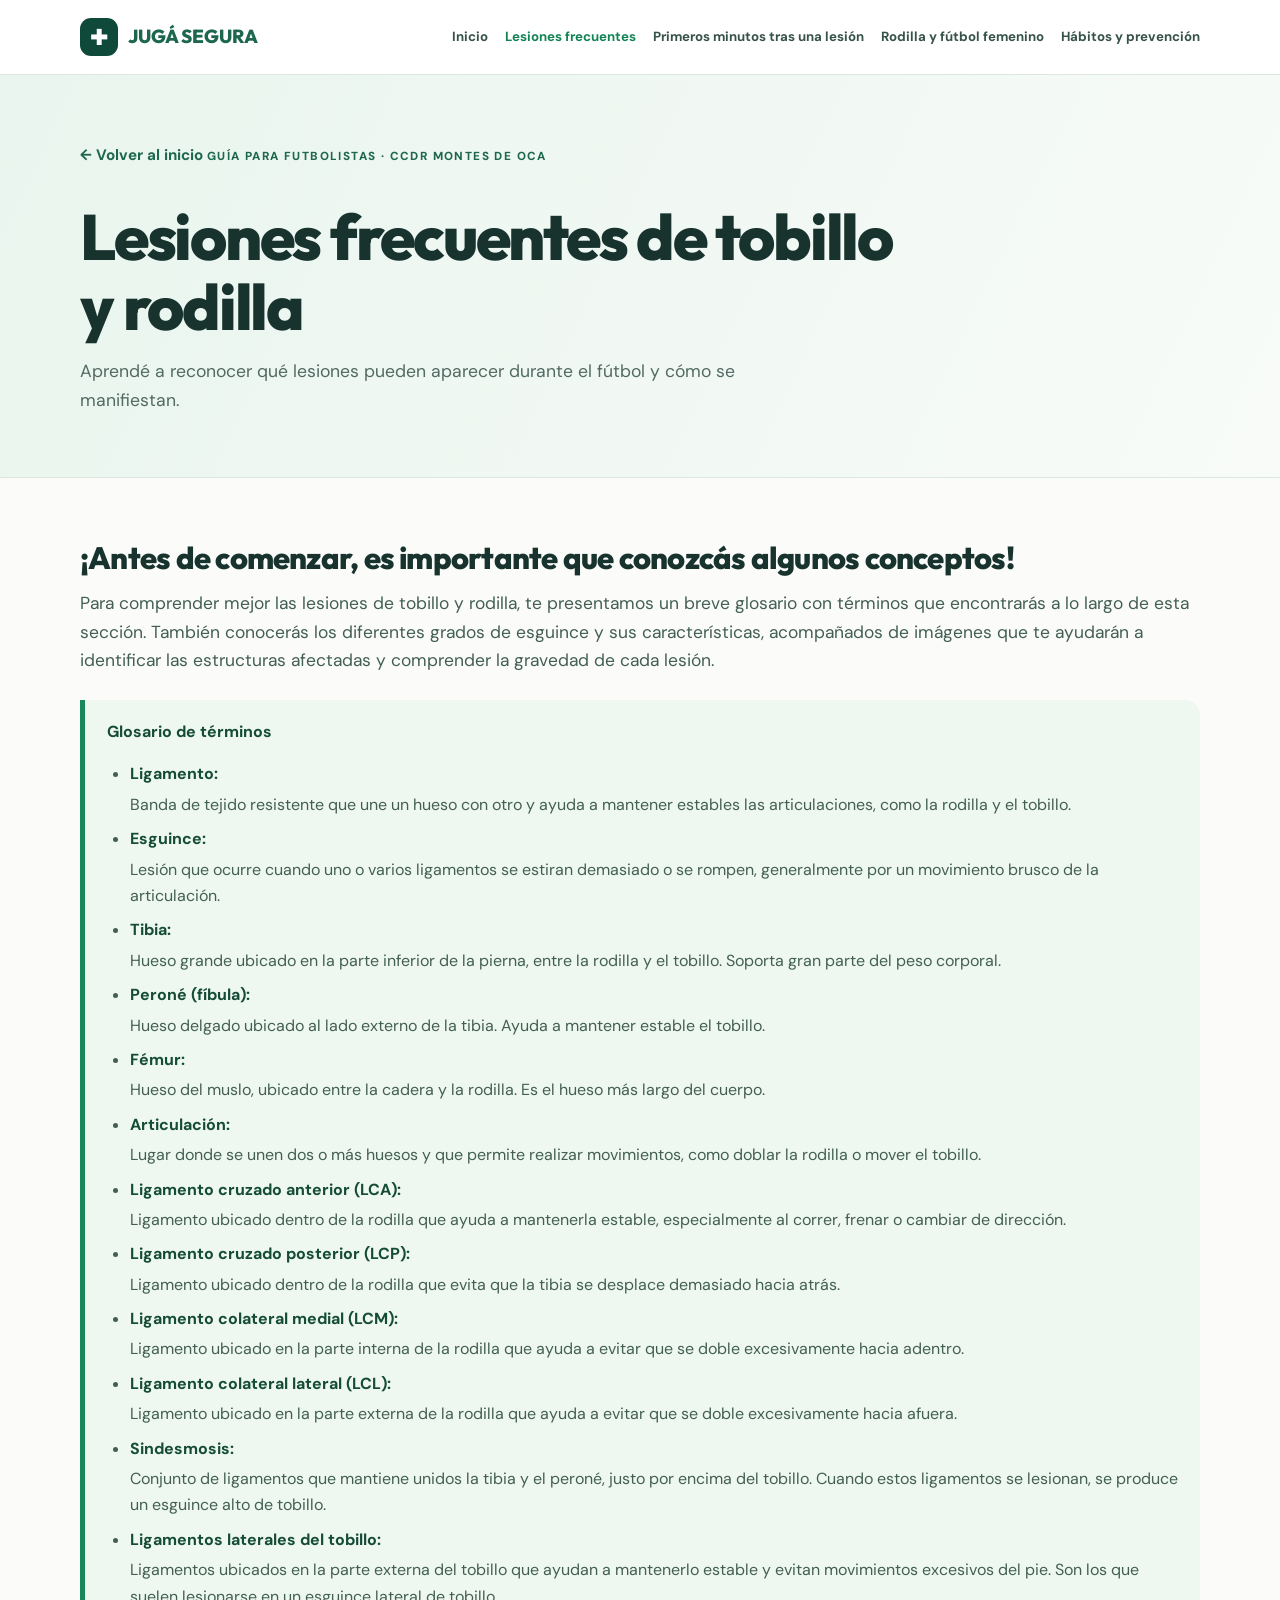
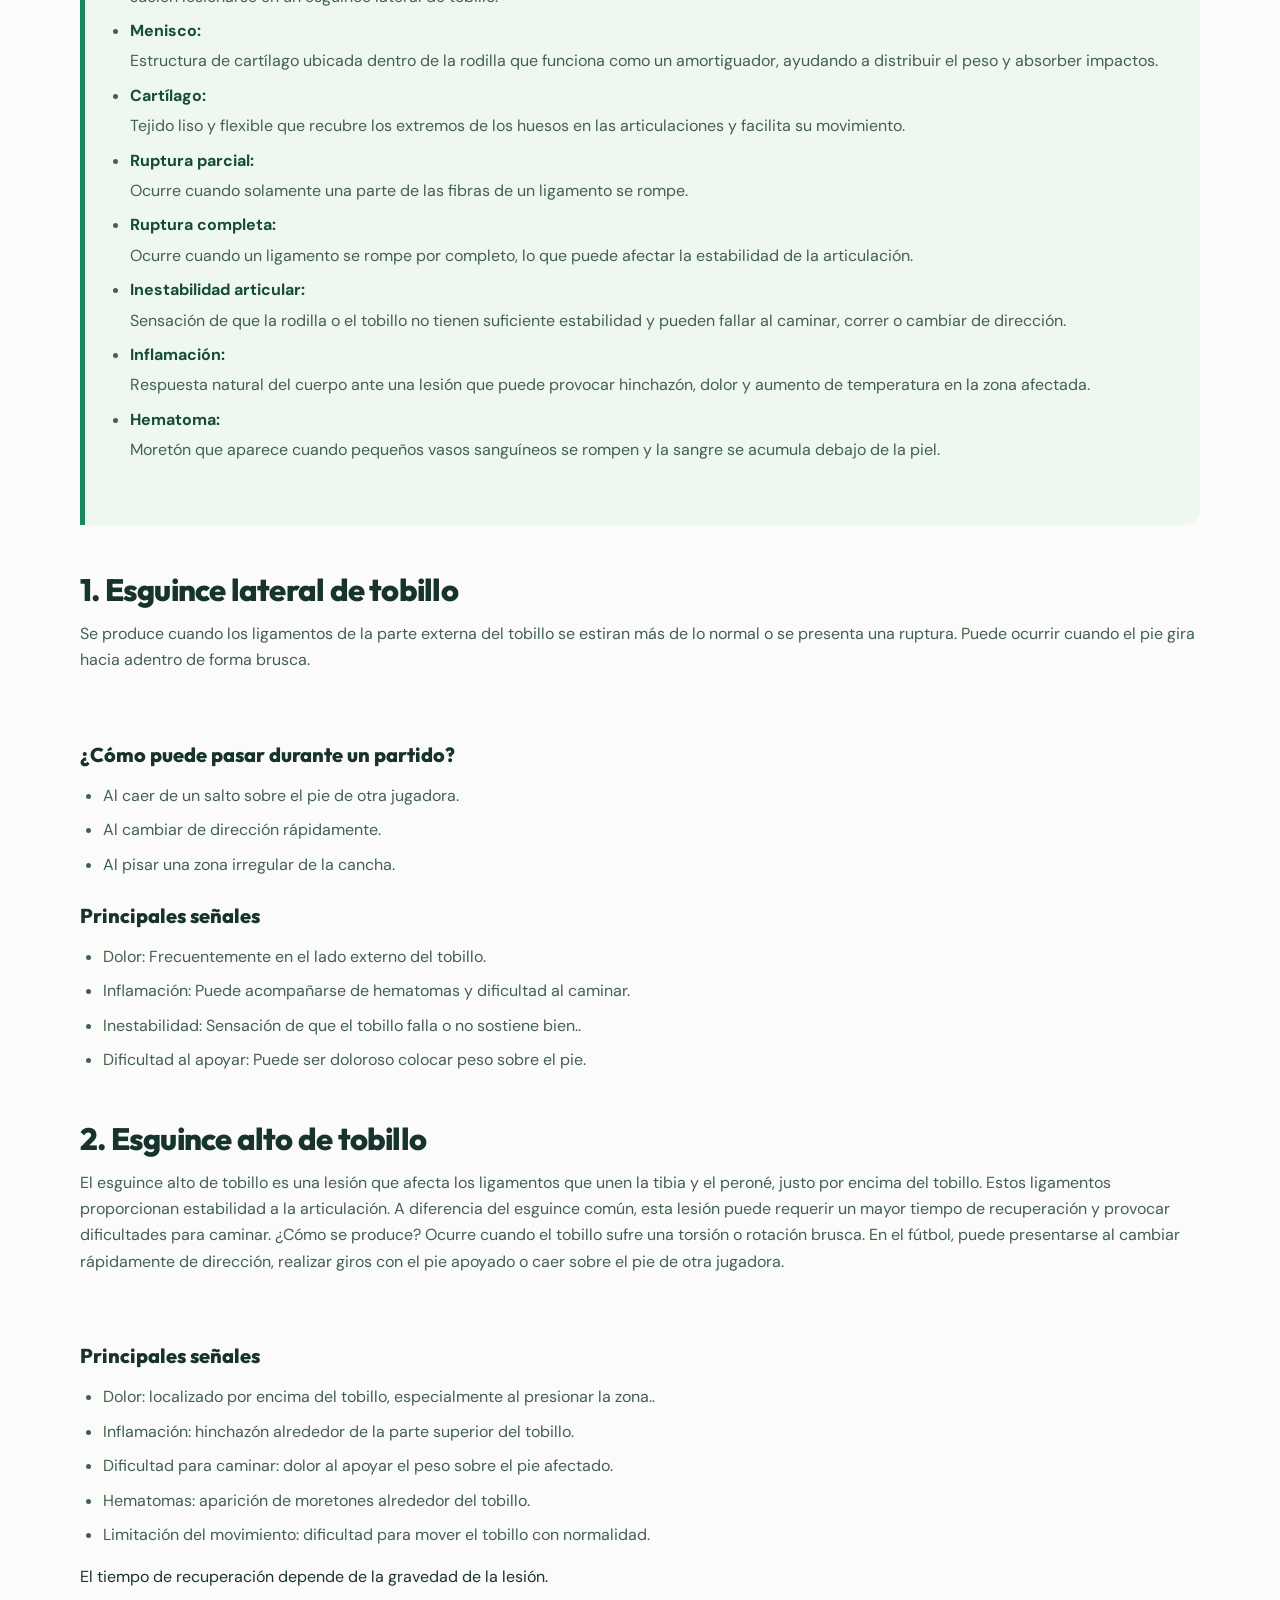
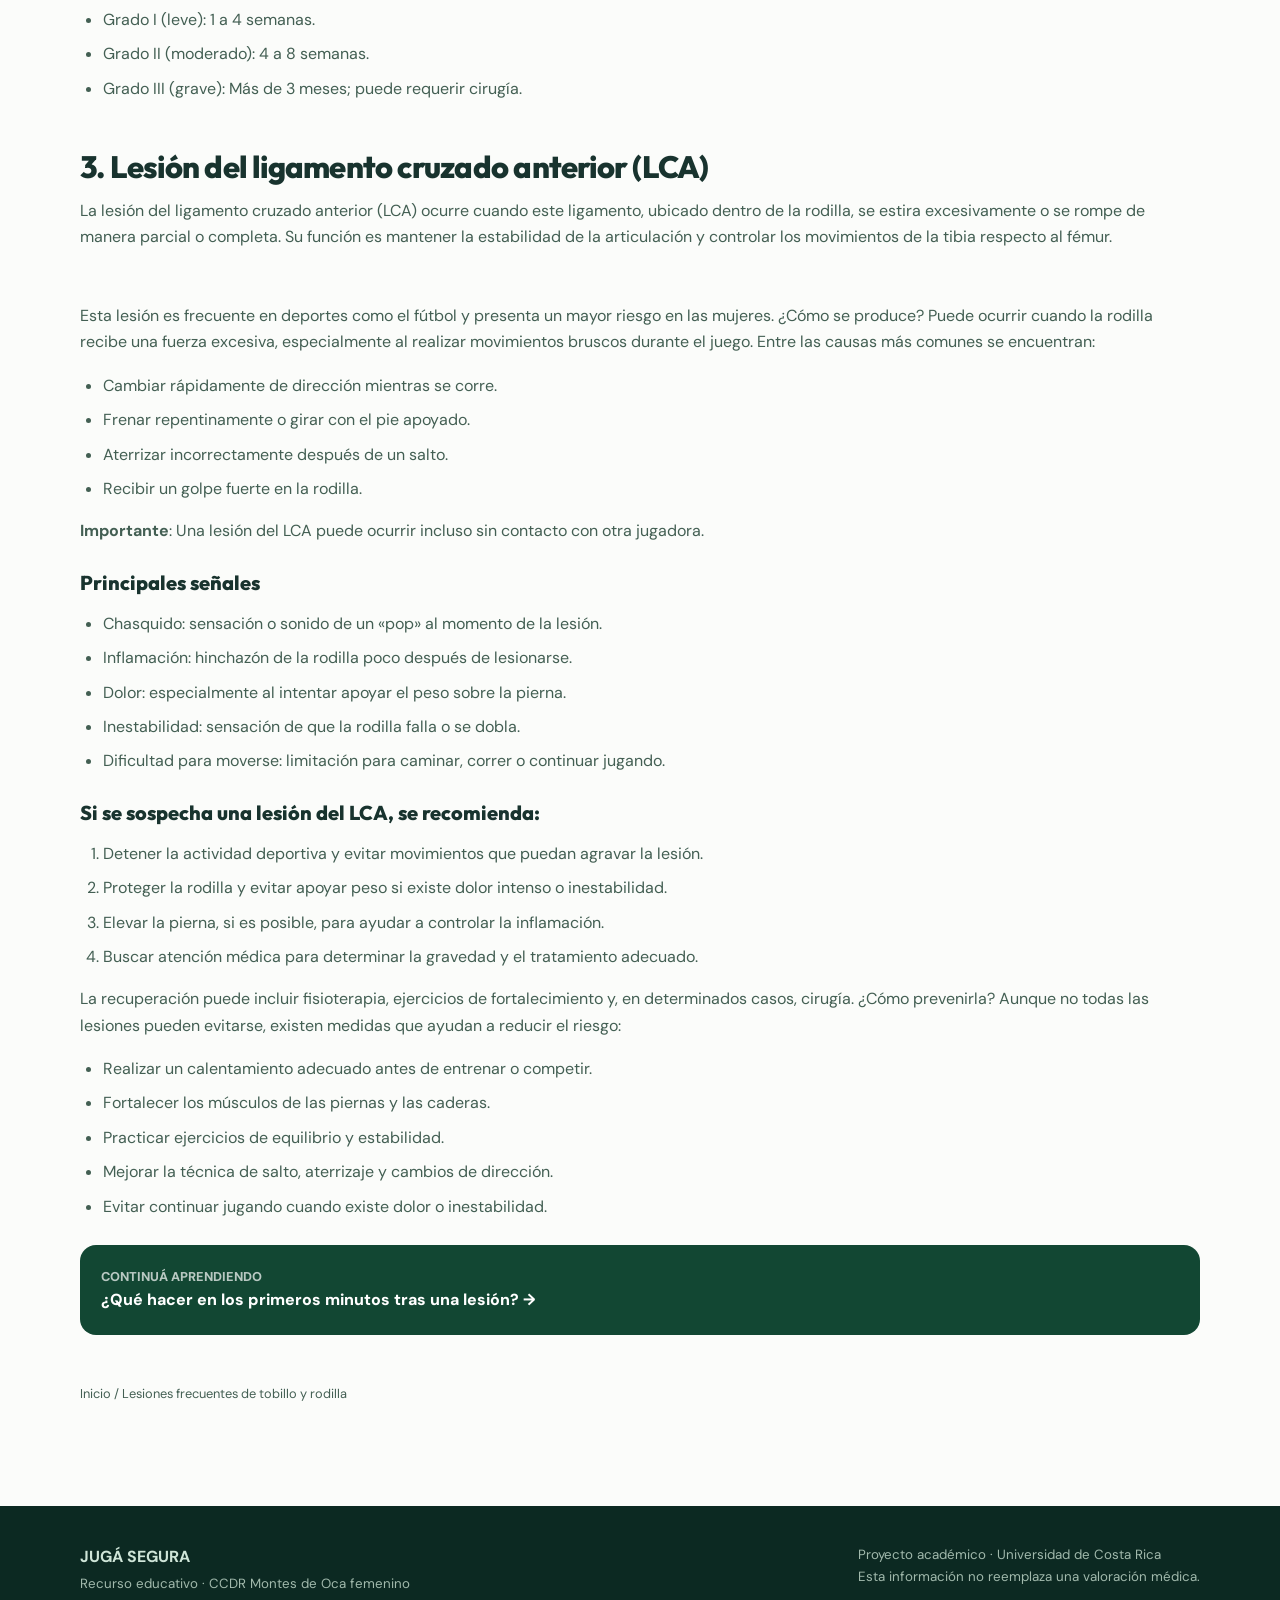
==== lesiones.html @ 9235ee90 "Add files via upload" ====
<!doctype html>
<html lang="es">
  <head>
    <meta charset="UTF-8" />
    <meta name="viewport" content="width=device-width,initial-scale=1" />
    <meta
      name="description"
      content="Aprendé a reconocer qué lesiones pueden aparecer durante el fútbol y cómo se manifiestan."
    />
    <title>Lesiones frecuentes de tobillo y rodilla | Jugá Segura</title>
    <link rel="stylesheet" href="styles.css" />
  </head>
  <body>
    <header class="site-header">
      <div class="shell topbar">
        <a class="logo" href="index.html"
          ><span class="logo-mark">✚</span><span>JUGÁ <span>SEGURA</span></span></a
        >
        <nav aria-label="Navegación principal" class="desktop-nav">
          <a href="index.html">Inicio</a
          ><a class="active" href="lesiones.html">Lesiones frecuentes</a
          ><a class="" href="primeros-auxilios.html">Primeros minutos tras una lesión</a
          ><a class="" href="riesgo-rodilla.html">Rodilla y fútbol femenino</a
          ><a class="" href="prevencion.html">Hábitos y prevención</a
          ><!-- TALLER OCULTO: <a class="" href="vendajes.html">Taller de vendajes</a> -->
        </nav>
      </div>
      <nav aria-label="Menú móvil" class="shell menu-links">
        <a href="index.html">Inicio</a><a href="lesiones.html">Lesiones frecuentes</a
        ><a href="primeros-auxilios.html">Primeros minutos tras una lesión</a
        ><a href="riesgo-rodilla.html">Rodilla y fútbol femenino</a
        ><a href="prevencion.html">Hábitos y prevención</a
        ><!-- TALLER OCULTO: <a href="vendajes.html">Taller de vendajes</a> -->
      </nav>
    </header>
    <section class="page-hero">
      <div class="shell">
        <a class="back-home" href="index.html">← Volver al inicio</a>
        <div class="eyebrow dark">GUÍA PARA FUTBOLISTAS · CCDR MONTES DE OCA</div>
        <h1>Lesiones frecuentes de tobillo y rodilla</h1>
        <p>
          Aprendé a reconocer qué lesiones pueden aparecer durante el fútbol y cómo se manifiestan.
        </p>
      </div>
    </section>
    <main class="shell page-body">
      <article class="article">
          <section class="content-section" id="intro">
            <h2>¡Antes de comenzar, es importante que conozcás algunos conceptos!</h2>
            <p class="lead">
              Para comprender mejor las lesiones de tobillo y rodilla, te presentamos un breve glosario con términos que encontrarás a 
              lo largo de esta sección. También conocerás los diferentes grados de esguince y sus características, acompañados de imágenes que te ayudarán a identificar las estructuras afectadas y comprender la gravedad de cada lesión.
            </p>
            <div class="callout">
              <strong>Glosario de términos</strong>
              <ul>
                <li><strong>Ligamento:</strong> Banda de tejido resistente que une un hueso con otro y ayuda a mantener estables las articulaciones, como la rodilla y el tobillo.</li>
                <li><strong>Esguince:</strong> Lesión que ocurre cuando uno o varios ligamentos se estiran demasiado o se rompen, generalmente por un movimiento brusco de la articulación.</li>
                <li><strong>Tibia:</strong> Hueso grande ubicado en la parte inferior de la pierna, entre la rodilla y el tobillo. Soporta gran parte del peso corporal.</li>
                <li><strong>Peroné (fíbula):</strong> Hueso delgado ubicado al lado externo de la tibia. Ayuda a mantener estable el tobillo.</li>
                <li><strong>Fémur:</strong> Hueso del muslo, ubicado entre la cadera y la rodilla. Es el hueso más largo del cuerpo.</li>
                <li><strong>Articulación:</strong> Lugar donde se unen dos o más huesos y que permite realizar movimientos, como doblar la rodilla o mover el tobillo.</li>
                <li><strong>Ligamento cruzado anterior (LCA):</strong> Ligamento ubicado dentro de la rodilla que ayuda a mantenerla estable, especialmente al correr, frenar o cambiar de dirección.</li>
                <li><strong>Ligamento cruzado posterior (LCP):</strong> Ligamento ubicado dentro de la rodilla que evita que la tibia se desplace demasiado hacia atrás.</li>
                <li><strong>Ligamento colateral medial (LCM):</strong> Ligamento ubicado en la parte interna de la rodilla que ayuda a evitar que se doble excesivamente hacia adentro.</li>
                <li><strong>Ligamento colateral lateral (LCL):</strong> Ligamento ubicado en la parte externa de la rodilla que ayuda a evitar que se doble excesivamente hacia afuera.</li>
                <li><strong>Sindesmosis:</strong> Conjunto de ligamentos que mantiene unidos la tibia y el peroné, justo por encima del tobillo. Cuando estos ligamentos se lesionan, se produce un esguince alto de tobillo.</li>
                <li><strong>Ligamentos laterales del tobillo:</strong> Ligamentos ubicados en la parte externa del tobillo que ayudan a mantenerlo estable y evitan movimientos excesivos del pie. Son los que suelen lesionarse en un esguince lateral de tobillo.</li>
                <li><strong>Menisco:</strong> Estructura de cartílago ubicada dentro de la rodilla que funciona como un amortiguador, ayudando a distribuir el peso y absorber impactos.</li>
                <li><strong>Cartílago:</strong> Tejido liso y flexible que recubre los extremos de los huesos en las articulaciones y facilita su movimiento.</li>
                <li><strong>Ruptura parcial:</strong> Ocurre cuando solamente una parte de las fibras de un ligamento se rompe.</li>
                <li><strong>Ruptura completa:</strong> Ocurre cuando un ligamento se rompe por completo, lo que puede afectar la estabilidad de la articulación.</li>
                <li><strong>Inestabilidad articular:</strong> Sensación de que la rodilla o el tobillo no tienen suficiente estabilidad y pueden fallar al caminar, correr o cambiar de dirección.</li>
                <li><strong>Inflamación:</strong> Respuesta natural del cuerpo ante una lesión que puede provocar hinchazón, dolor y aumento de temperatura en la zona afectada.</li>
                <li><strong>Hematoma:</strong> Moretón que aparece cuando pequeños vasos sanguíneos se rompen y la sangre se acumula debajo de la piel.</li>
              </ul>
              <img src="images/grado.jpg" alt="" class="emoji" aria-hidden="true" />
              <img src="images/tabla.jpg" alt="" class="emoji" aria-hidden="true" />
              
            </div>
          </section>
          <section class="content-section" id="esguince">
            <h2>1. Esguince lateral de tobillo</h2>
            <p>
              Se produce cuando los ligamentos de la parte externa del tobillo se estiran más de lo
              normal o se presenta una ruptura. Puede ocurrir cuando el pie gira hacia adentro de forma brusca.
            </p>
            <img src="images/esguinceL.jpg" alt="" class="emoji" aria-hidden="true" />
            <h3>¿Cómo puede pasar durante un partido?</h3>
            <ul>
              <li>Al caer de un salto sobre el pie de otra jugadora.</li>
              <li>Al cambiar de dirección rápidamente.</li>
              <li>Al pisar una zona irregular de la cancha.</li>
            </ul>



            <h3>Principales señales</h3>
            
              <ul>
                <li>Dolor: Frecuentemente en el lado externo del tobillo.</li>

              
                <li>Inflamación: Puede acompañarse de hematomas y dificultad al caminar.</li>
               

                <li>Inestabilidad: Sensación de que el tobillo falla o no sostiene bien..</li>


                <li>Dificultad al apoyar: Puede ser doloroso colocar peso sobre el pie.</li>


             </ul>
                
              
          </section>
          <section class="content-section" id="sindesmosis">
            <h2>2. Esguince alto de tobillo</h2>
            <p>
              El esguince alto de tobillo es una lesión que afecta los ligamentos que unen la tibia y el peroné, justo por encima del tobillo. Estos ligamentos proporcionan estabilidad a la articulación. A diferencia del esguince común, esta lesión puede requerir un mayor tiempo de recuperación y provocar dificultades para caminar.
¿Cómo se produce?
Ocurre cuando el tobillo sufre una torsión o rotación brusca. En el fútbol, puede presentarse al cambiar rápidamente de dirección, realizar giros con el pie apoyado o caer sobre el pie de otra jugadora.

<p> </p>
 <img src="images/esguinceA.jpg" alt="" class="emoji" aria-hidden="true" />
<h3>Principales señales</h3>
           
<ul>
<li>Dolor: localizado por encima del tobillo, especialmente al presionar la zona..</li>
<li>Inflamación: hinchazón alrededor de la parte superior del tobillo.</li>
<li>Dificultad para caminar: dolor al apoyar el peso sobre el pie afectado.</li>
<li>Hematomas: aparición de moretones alrededor del tobillo.</li>
<li>Limitación del movimiento: dificultad para mover el tobillo con normalidad.</li>
</ul>
              El tiempo de recuperación depende de la gravedad de la lesión.

              <ul>
                <li>Grado I (leve): 1 a 4 semanas.</li>
                <li>Grado II (moderado): 4 a 8 semanas.</li>
                <li>Grado III (grave): Más de 3 meses; puede requerir cirugía.</li>
              </ul>

          </section>
          <section class="content-section" id="lca">
            <h2>3. Lesión del ligamento cruzado anterior (LCA)</h2>
            <p>
             
La lesión del ligamento cruzado anterior (LCA) ocurre cuando este ligamento, 
ubicado dentro de la rodilla, se estira excesivamente o se rompe de manera parcial o completa. 
Su función es mantener la estabilidad de la articulación y controlar los movimientos de la tibia respecto al fémur.
             
            </p>
            <img src="images/esguinceC.jpg" alt="" class="emoji" aria-hidden="true" />
            <P>Esta lesión es frecuente en deportes como el fútbol y presenta un mayor riesgo en las mujeres.
¿Cómo se produce?
Puede ocurrir cuando la rodilla recibe una fuerza excesiva, especialmente al realizar movimientos bruscos durante el juego. Entre las causas más comunes se encuentran:</P>

            
            <ul>
              <li>Cambiar rápidamente de dirección mientras se corre.</li>
              <li>Frenar repentinamente o girar con el pie apoyado.</li>
              <li>Aterrizar incorrectamente después de un salto.</li>
              <li>Recibir un golpe fuerte en la rodilla.</li>
            </ul>
            <p><strong>Importante</strong>: Una lesión del LCA puede ocurrir incluso sin contacto con otra jugadora.
            
</p>

            <h3>Principales señales</h3>
            
<ul>
              <li>Chasquido: sensación o sonido de un «pop» al momento de la lesión.</li>
              <li>Inflamación: hinchazón de la rodilla poco después de lesionarse.</li>
              <li>Dolor: especialmente al intentar apoyar el peso sobre la pierna.</li>
              <li>Inestabilidad: sensación de que la rodilla falla o se dobla.</li>
              <li>Dificultad para moverse: limitación para caminar, correr o continuar jugando.</li>
            </ul>

<h3>Si se sospecha una lesión del LCA, se recomienda:</h3>

            <ol>
              <li>Detener la actividad deportiva y evitar movimientos que puedan agravar la lesión.</li>
              <li>Proteger la rodilla y evitar apoyar peso si existe dolor intenso o inestabilidad.</li>
              <li>Elevar la pierna, si es posible, para ayudar a controlar la inflamación.</li>
              <li>Buscar atención médica para determinar la gravedad y el tratamiento adecuado.</li>
            </ol>

            <p>La recuperación puede incluir fisioterapia, ejercicios de fortalecimiento y, en determinados casos, cirugía.
¿Cómo prevenirla?
Aunque no todas las lesiones pueden evitarse, existen medidas que ayudan a reducir el riesgo:</p>

            <ul>
              <li>Realizar un calentamiento adecuado antes de entrenar o competir.</li>
              <li>Fortalecer los músculos de las piernas y las caderas.</li>
              <li>Practicar ejercicios de equilibrio y estabilidad.</li>
              <li>Mejorar la técnica de salto, aterrizaje y cambios de dirección.</li>
              <li>Evitar continuar jugando cuando existe dolor o inestabilidad.</li>
            </ul>

            
          
        

            
            <a class="next-link" href="primeros-auxilios.html"
              ><span>CONTINUÁ APRENDIENDO</span>¿Qué hacer en los primeros minutos tras una lesión?
              →</a
            >
          </section>
          <p class="site-map">
            <a href="index.html">Inicio</a> / Lesiones frecuentes de tobillo y rodilla
          </p>
        </article>
    </main>
    <footer class="footer">
      <div class="shell footer-grid">
        <div>
          <strong>JUGÁ SEGURA</strong><br /><small
            >Recurso educativo · CCDR Montes de Oca femenino</small
          >
        </div>
        <small
          >Proyecto académico · Universidad de Costa Rica<br />Esta información no reemplaza una
          valoración médica.</small
        >
      </div>
    </footer>
  </body>
</html>
---- styles.css ----
@import url("https://fonts.googleapis.com/css2?family=DM+Sans:wght@400;500;600;700&family=Outfit:wght@400;500;600;700;800&display=swap");
:root {
  --ink: #18332e;
  --muted: #526a63;
  --green: #1d674f;
  --green2: #0f493a;
  --mint: #ddf5e7;
  --sand: #f5f8f4;
  --line: #dce8df;
  --white: #fff;
  --warning: #fff3db;
}
* {
  box-sizing: border-box;
}
html {
  scroll-behavior: smooth;
}
body {
  margin: 0;
  font-family: "DM Sans", Arial, sans-serif;
  color: var(--ink);
  background: #fbfcfa;
  line-height: 1.65;
}
a {
  color: inherit;
  text-decoration: none;
}
a:hover {
  text-decoration: none;
}
button {
  font: inherit;
}
.shell {
  width: min(1120px, calc(100% - 44px));
  margin-inline: auto;
}
.site-header {
  position: sticky;
  top: 0;
  z-index: 10;
  background: #ffffffed;
  backdrop-filter: blur(14px);
  border-bottom: 1px solid var(--line);
}
.topbar {
  min-height: 74px;
  display: flex;
  align-items: center;
  justify-content: space-between;
  gap: 22px;
}
.logo {
  display: flex;
  align-items: center;
  gap: 10px;
  font-family: Outfit, Arial, sans-serif;
  font-weight: 800;
  font-size: 1.18rem;
  white-space: nowrap;
}
.logo-mark {
  background: var(--green2);
  color: white;
  border-radius: 11px;
  display: grid;
  place-items: center;
  width: 38px;
  height: 38px;
  font-size: 1.3rem;
}
.logo span:last-child {
  color: var(--green);
}
.desktop-nav {
  display: flex;
  align-items: center;
  gap: 17px;
  font-size: 0.83rem;
  font-weight: 700;
}
.desktop-nav a {
  color: #365249;
}
.desktop-nav a:hover,
.desktop-nav a.active {
  color: #128454;
}
.menu-links {
  display: none;
}
.back-home {
  display: inline-flex;
  gap: 8px;
  align-items: center;
  font-weight: 700;
  color: var(--green);
  font-size: 0.95rem;
  margin-bottom: 22px;
}
.hero {
  min-height: 565px;
  background:
    linear-gradient(
      90deg,
      rgba(7, 31, 27, 0.94) 0%,
      rgba(8, 35, 29, 0.88) 45%,
      rgba(8, 35, 29, 0.14) 100%
    ),
    url("assets/campo.svg") center/cover;
  display: flex;
  align-items: center;
  color: white;
  overflow: hidden;
}
.hero .shell {
  padding-block: 90px;
}
.eyebrow {
  display: inline-flex;
  align-items: center;
  gap: 8px;
  letter-spacing: 0.12em;
  text-transform: uppercase;
  font-weight: 800;
  font-size: 0.73rem;
  color: #a6e4c6;
}
.hero h1 {
  font:
    800 clamp(2.9rem, 6.5vw, 5.65rem)/1.03 Outfit,
    Arial,
    sans-serif;
  letter-spacing: -0.045em;
  max-width: 720px;
  margin: 19px 0;
}
.hero h1 em {
  font-style: normal;
  color: #9be2b7;
}
.hero p {
  max-width: 570px;
  color: #deeee4;
  font-size: 1.12rem;
}
.cta {
  display: inline-flex;
  align-items: center;
  justify-content: center;
  gap: 9px;
  border-radius: 99px;
  background: #b7efc7;
  color: #123c2a;
  font-weight: 800;
  padding: 13px 23px;
  margin-top: 18px;
  transition: 0.18s;
}
.cta:hover {
  transform: translateY(-2px);
  background: #d4fbdc;
}
.cta.outline {
  background: transparent;
  border: 1px solid #9cbdab;
  color: white;
  margin-left: 10px;
}
.eyebrow.dark {
  color: var(--green);
}
.intro {
  padding: 78px 0 34px;
}
.section-heading {
  max-width: 730px;
  margin-bottom: 32px;
}
.section-heading h2,
.content-section h2 {
  font:
    800 clamp(1.8rem, 3.3vw, 2.55rem)/1.13 Outfit,
    Arial,
    sans-serif;
  letter-spacing: -0.025em;
  margin: 11px 0 13px;
}
.section-heading p {
  font-size: 1.07rem;
  color: var(--muted);
}
.intro-panel {
  display: grid;
  grid-template-columns: 1.25fr 0.75fr;
  gap: 35px;
  align-items: center;
  background: #e7f4eb;
  border-radius: 24px;
  padding: 36px;
}
.intro-panel h2 {
  font: 800 1.75rem Outfit;
  margin: 0 0 12px;
}
.intro-panel p {
  margin: 0;
  color: #466156;
}
.panel-chip {
  background: #fff;
  border-radius: 17px;
  padding: 20px;
  box-shadow: 0 10px 25px #123c2a10;
}
.panel-chip strong {
  display: block;
  color: var(--green);
  font: 800 1.2rem Outfit;
}
.panel-chip span {
  display: block;
  font-size: 0.9rem;
}
.topics {
  padding: 70px 0 90px;
}
.card-grid {
  display: grid;
  grid-template-columns: repeat(3, 1fr);
  gap: 20px;
}
.topic-card {
  display: flex;
  flex-direction: column;
  gap: 12px;
  border: 1px solid var(--line);
  background: #fff;
  padding: 26px;
  border-radius: 22px;
  min-height: 270px;
  box-shadow: 0 7px 28px #123a2410;
  transition: 0.2s;
}
.topic-card:hover {
  transform: translateY(-5px);
  border-color: #94cfaa;
  box-shadow: 0 16px 33px #123a241b;
}
.topic-card .number {
  font: 0.8rem Outfit;
  font-weight: 700;
  color: #659b7c;
}
.topic-card .emoji {
  font-size: 2rem;
  background: #e5f5e9;
  width: 60px;
  height: 60px;
  display: grid;
  place-items: center;
  border-radius: 17px;
}
.topic-card h3 {
  font: 800 1.32rem/1.2 Outfit;
  margin: 4px 0 0;
}
.topic-card p {
  font-size: 0.93rem;
  color: var(--muted);
  margin: 0;
  flex: 1;
}
.topic-card .go {
  font-size: 0.91rem;
  color: var(--green);
  font-weight: 800;
}
.info-strip {
  background: #133e32;
  color: white;
  padding: 44px 0;
}
.info-strip .shell {
  display: flex;
  align-items: center;
  justify-content: space-between;
  gap: 25px;
}
.info-strip h2 {
  font: 800 1.8rem Outfit;
  margin: 0 0 6px;
}
.info-strip p {
  max-width: 660px;
  color: #d0e7d9;
  margin: 0;
}
.footer {
  background: #0c2922;
  color: #cfe5d8;
  padding: 38px 0;
}
.footer-grid {
  display: flex;
  justify-content: space-between;
  gap: 30px;
}
.footer small {
  color: #a1b9ac;
}
.page-hero {
  background: linear-gradient(115deg, #e9f5ee, #f8fbf8);
  border-bottom: 1px solid var(--line);
  padding: 67px 0 62px;
}
.page-hero h1 {
  font: 800 clamp(2.4rem, 5vw, 4rem)/1.1 Outfit;
  margin: 12px 0 14px;
  letter-spacing: -0.035em;
  max-width: 850px;
}
.page-hero p {
  max-width: 740px;
  color: var(--muted);
  font-size: 1.1rem;
  margin: 0;
}
.page-body {
  padding: 52px 0 85px;
}
.layout {
  display: grid;
  grid-template-columns: 235px minmax(0, 1fr);
  gap: 40px;
  align-items: start;
}
.sidebar {
  position: sticky;
  top: 105px;
  border: 1px solid var(--line);
  border-radius: 18px;
  padding: 18px;
  background: white;
}
.sidebar strong {
  display: block;
  font: 0.85rem Outfit;
  color: #759184;
  letter-spacing: 0.08em;
  text-transform: uppercase;
  padding: 8px 10px 13px;
}
.sidebar a {
  display: block;
  padding: 10px;
  border-radius: 10px;
  color: #496458;
  font-size: 0.91rem;
  font-weight: 700;
}
.sidebar a:hover {
  background: #eaf5ee;
  color: var(--green);
}
.article {
  min-width: 0;
}
.content-section {
  scroll-margin-top: 110px;
  margin-bottom: 48px;
}
.content-section h2 {
  font-size: 1.93rem;
}
.content-section h3 {
  font: 800 1.25rem Outfit;
  margin: 25px 0 9px;
}
.article p {
  color: #435f53;
  margin: 9px 0 17px;
}
.article ul,
.article ol {
  padding-left: 23px;
  color: #435f53;
}
.article li {
  margin: 8px 0;
}
.lead {
  font-size: 1.09rem;
}
.callout {
  border-left: 5px solid #1b875c;
  background: #eef8f1;
  border-radius: 0 15px 15px 0;
  padding: 19px 22px;
  margin: 25px 0;
}
.callout.warn {
  border-color: #d88c21;
  background: #fff7e8;
}
.callout strong {
  display: block;
  margin-bottom: 4px;
  color: #154c37;
}
.callout.warn strong {
  color: #895719;
}
.callout p {
  margin: 0;
}
.tiles {
  display: grid;
  grid-template-columns: repeat(2, 1fr);
  gap: 15px;
  margin: 20px 0;
}
.tile {
  background: white;
  border: 1px solid var(--line);
  border-radius: 17px;
  padding: 20px;
}
.tile .icon {
  font-size: 1.65rem;
}
.tile h3 {
  margin: 8px 0 5px;
}
.tile p {
  margin: 0;
  font-size: 0.94rem;
}
.step-list {
  list-style: none !important;
  padding: 0 !important;
  counter-reset: step;
}
.step-list li {
  counter-increment: step;
  display: grid;
  grid-template-columns: 42px 1fr;
  gap: 16px;
  padding: 13px 0;
  border-bottom: 1px solid var(--line);
}
.step-list li:before {
  content: counter(step);
  width: 38px;
  height: 38px;
  background: #def2e5;
  color: #176a4a;
  border-radius: 50%;
  display: grid;
  place-items: center;
  font-weight: 800;
}
.letters {
  display: grid;
  grid-template-columns: repeat(2, 1fr);
  gap: 13px;
  margin: 20px 0;
}
.letter {
  padding: 20px;
  border: 1px solid var(--line);
  border-radius: 15px;
  background: #fff;
}
.letter b {
  display: inline-grid;
  place-items: center;
  background: var(--green);
  color: white;
  width: 39px;
  height: 39px;
  border-radius: 12px;
  font-size: 1.2rem;
  margin-right: 8px;
}
.letter strong {
  font-size: 1.04rem;
}
.letter p {
  margin: 10px 0 0;
  font-size: 0.92rem;
}
.placeholder {
  border: 2px dashed #9abbab;
  background: #f1f8f3;
  border-radius: 20px;
  padding: 35px;
  text-align: center;
  margin: 19px 0;
}
.placeholder .play {
  font-size: 2.5rem;
  display: block;
}
.placeholder p {
  max-width: 520px;
  margin: 10px auto;
  font-size: 0.92rem;
}
.source {
  font-size: 0.85rem;
  background: #f1f6f1;
  border-radius: 15px;
  padding: 20px;
  margin-top: 22px;
}
.source a {
  text-decoration: underline;
  color: var(--green);
}
.next-link {
  display: block;
  border-radius: 16px;
  background: #124733;
  color: white;
  padding: 21px;
  margin-top: 25px;
  font-weight: 800;
}
.next-link span {
  display: block;
  font-size: 0.8rem;
  opacity: 0.7;
}
.site-map {
  font-size: 0.8rem;
  color: #789085;
  margin: 16px 0 0;
}
.video-note {
  font-weight: 700;
  color: #956c19;
}
.small {
  font-size: 0.88rem;
}
.check-list {
  list-style: none;
  padding: 0 !important;
}
.check-list li {
  padding: 10px 10px 10px 37px;
  position: relative;
  background: #f2f8f2;
  border-radius: 9px;
}
.check-list li:before {
  content: "✓";
  position: absolute;
  left: 14px;
  color: #25865c;
  font-weight: 900;
}
@media (max-width: 930px) {
  .desktop-nav {
    display: none;
  }
  .menu-links {
    display: flex;
    overflow-x: auto;
    gap: 15px;
    padding: 0 0 13px;
    font-size: 0.82rem;
    font-weight: 700;
  }
  .menu-links a {
    white-space: nowrap;
  }
  .topbar {
    min-height: 65px;
  }
  .layout {
    grid-template-columns: 1fr;
  }
  .sidebar {
    position: static;
    display: flex;
    overflow-x: auto;
    gap: 5px;
  }
  .sidebar strong {
    display: none;
  }
  .sidebar a {
    white-space: nowrap;
  }
  .hero {
    min-height: 510px;
  }
  .card-grid {
    grid-template-columns: repeat(2, 1fr);
  }
}
@media (max-width: 620px) {
  .shell {
    width: min(100% - 30px, 1120px);
  }
  .hero {
    min-height: 480px;
    background-position: 65% center;
  }
  .hero .shell {
    padding-block: 58px;
  }
  .hero h1 {
    font-size: 3rem;
  }
  .hero p {
    font-size: 1rem;
  }
  .cta.outline {
    margin: 10px 0 0;
  }
  .intro {
    padding-top: 50px;
  }
  .intro-panel {
    grid-template-columns: 1fr;
    padding: 25px;
  }
  .card-grid,
  .tiles,
  .letters {
    grid-template-columns: 1fr;
  }
  .topics {
    padding: 46px 0;
  }
  .info-strip .shell,
  .footer-grid {
    flex-direction: column;
  }
  .page-hero {
    padding: 42px 0;
  }
  .page-hero h1 {
    font-size: 2.5rem;
  }
  .page-body {
    padding-top: 27px;
  }
  .sidebar {
    padding: 10px;
  }
  .topic-card {
    min-height: 220px;
  }
}

/* Tablas de datos */
.table-wrap {
  overflow-x: auto;
  margin: 18px 0 24px;
  border: 1px solid var(--line);
  border-radius: 16px;
  background: #fff;
}
.data-table {
  width: 100%;
  border-collapse: collapse;
  font-size: 0.95rem;
}
.data-table th,
.data-table td {
  padding: 13px 18px;
  text-align: left;
  color: #435f53;
}
.data-table thead th {
  background: #e7f4eb;
  color: var(--green2);
  font: 800 0.88rem Outfit, Arial, sans-serif;
  letter-spacing: 0.04em;
  text-transform: uppercase;
}
.data-table tbody tr + tr {
  border-top: 1px solid var(--line);
}
.data-table tbody th {
  color: var(--ink);
  font-weight: 700;
  white-space: nowrap;
}

/* Imágenes de los métodos PEACE y LOVE */
.metodo-img {
  display: block;
  width: 100%;
  max-width: 720px;
  height: auto;
  margin: 20px auto 26px;
  border-radius: 16px;
  border: 1px solid var(--line);
}
@media (max-width: 930px) {
  .metodo-img {
    max-width: 560px;
  }
}
@media (max-width: 620px) {
  .metodo-img {
    max-width: 100%;
    margin: 16px 0 20px;
    border-radius: 12px;
  }
}@import url("https://fonts.googleapis.com/css2?family=DM+Sans:wght@400;500;600;700&family=Outfit:wght@400;500;600;700;800&display=swap");
:root {
  --ink: #18332e;
  --muted: #526a63;
  --green: #1d674f;
  --green2: #0f493a;
  --mint: #ddf5e7;
  --sand: #f5f8f4;
  --line: #dce8df;
  --white: #fff;
  --warning: #fff3db;
}
* {
  box-sizing: border-box;
}
html {
  scroll-behavior: smooth;
}
body {
  margin: 0;
  font-family: "DM Sans", Arial, sans-serif;
  color: var(--ink);
  background: #fbfcfa;
  line-height: 1.65;
}
a {
  color: inherit;
  text-decoration: none;
}
a:hover {
  text-decoration: none;
}
button {
  font: inherit;
}
.shell {
  width: min(1120px, calc(100% - 44px));
  margin-inline: auto;
}
.site-header {
  position: sticky;
  top: 0;
  z-index: 10;
  background: #ffffffed;
  backdrop-filter: blur(14px);
  border-bottom: 1px solid var(--line);
}
.topbar {
  min-height: 74px;
  display: flex;
  align-items: center;
  justify-content: space-between;
  gap: 22px;
}
.logo {
  display: flex;
  align-items: center;
  gap: 10px;
  font-family: Outfit, Arial, sans-serif;
  font-weight: 800;
  font-size: 1.18rem;
  white-space: nowrap;
}
.logo-mark {
  background: var(--green2);
  color: white;
  border-radius: 11px;
  display: grid;
  place-items: center;
  width: 38px;
  height: 38px;
  font-size: 1.3rem;
}
.logo span:last-child {
  color: var(--green);
}
.desktop-nav {
  display: flex;
  align-items: center;
  gap: 17px;
  font-size: 0.83rem;
  font-weight: 700;
}
.desktop-nav a {
  color: #365249;
}
.desktop-nav a:hover,
.desktop-nav a.active {
  color: #128454;
}
.menu-links {
  display: none;
}
.back-home {
  display: inline-flex;
  gap: 8px;
  align-items: center;
  font-weight: 700;
  color: var(--green);
  font-size: 0.95rem;
  margin-bottom: 22px;
}
.hero {
  min-height: 565px;
  background:
    linear-gradient(
      90deg,
      rgba(7, 31, 27, 0.94) 0%,
      rgba(8, 35, 29, 0.88) 45%,
      rgba(8, 35, 29, 0.14) 100%
    ),
    url("assets/campo.svg") center/cover;
  display: flex;
  align-items: center;
  color: white;
  overflow: hidden;
}
.hero .shell {
  padding-block: 90px;
}
.eyebrow {
  display: inline-flex;
  align-items: center;
  gap: 8px;
  letter-spacing: 0.12em;
  text-transform: uppercase;
  font-weight: 800;
  font-size: 0.73rem;
  color: #a6e4c6;
}
.hero h1 {
  font:
    800 clamp(2.9rem, 6.5vw, 5.65rem)/1.03 Outfit,
    Arial,
    sans-serif;
  letter-spacing: -0.045em;
  max-width: 720px;
  margin: 19px 0;
}
.hero h1 em {
  font-style: normal;
  color: #9be2b7;
}
.hero p {
  max-width: 570px;
  color: #deeee4;
  font-size: 1.12rem;
}
.cta {
  display: inline-flex;
  align-items: center;
  justify-content: center;
  gap: 9px;
  border-radius: 99px;
  background: #b7efc7;
  color: #123c2a;
  font-weight: 800;
  padding: 13px 23px;
  margin-top: 18px;
  transition: 0.18s;
}
.cta:hover {
  transform: translateY(-2px);
  background: #d4fbdc;
}
.cta.outline {
  background: transparent;
  border: 1px solid #9cbdab;
  color: white;
  margin-left: 10px;
}
.eyebrow.dark {
  color: var(--green);
}
.intro {
  padding: 78px 0 34px;
}
.section-heading {
  max-width: 730px;
  margin-bottom: 32px;
}
.section-heading h2,
.content-section h2 {
  font:
    800 clamp(1.8rem, 3.3vw, 2.55rem)/1.13 Outfit,
    Arial,
    sans-serif;
  letter-spacing: -0.025em;
  margin: 11px 0 13px;
}
.section-heading p {
  font-size: 1.07rem;
  color: var(--muted);
}
.intro-panel {
  display: grid;
  grid-template-columns: 1.25fr 0.75fr;
  gap: 35px;
  align-items: center;
  background: #e7f4eb;
  border-radius: 24px;
  padding: 36px;
}
.intro-panel h2 {
  font: 800 1.75rem Outfit;
  margin: 0 0 12px;
}
.intro-panel p {
  margin: 0;
  color: #466156;
}
.panel-chip {
  background: #fff;
  border-radius: 17px;
  padding: 20px;
  box-shadow: 0 10px 25px #123c2a10;
}
.panel-chip strong {
  display: block;
  color: var(--green);
  font: 800 1.2rem Outfit;
}
.panel-chip span {
  display: block;
  font-size: 0.9rem;
}
.topics {
  padding: 70px 0 90px;
}
.card-grid {
  display: grid;
  grid-template-columns: repeat(3, 1fr);
  gap: 20px;
}
.topic-card {
  display: flex;
  flex-direction: column;
  gap: 12px;
  border: 1px solid var(--line);
  background: #fff;
  padding: 26px;
  border-radius: 22px;
  min-height: 270px;
  box-shadow: 0 7px 28px #123a2410;
  transition: 0.2s;
}
.topic-card:hover {
  transform: translateY(-5px);
  border-color: #94cfaa;
  box-shadow: 0 16px 33px #123a241b;
}
.topic-card .number {
  font: 0.8rem Outfit;
  font-weight: 700;
  color: #659b7c;
}
.topic-card .emoji {
  font-size: 2rem;
  background: #e5f5e9;
  width: 60px;
  height: 60px;
  display: grid;
  place-items: center;
  border-radius: 17px;
}
.topic-card h3 {
  font: 800 1.32rem/1.2 Outfit;
  margin: 4px 0 0;
}
.topic-card p {
  font-size: 0.93rem;
  color: var(--muted);
  margin: 0;
  flex: 1;
}
.topic-card .go {
  font-size: 0.91rem;
  color: var(--green);
  font-weight: 800;
}
.info-strip {
  background: #133e32;
  color: white;
  padding: 44px 0;
}
.info-strip .shell {
  display: flex;
  align-items: center;
  justify-content: space-between;
  gap: 25px;
}
.info-strip h2 {
  font: 800 1.8rem Outfit;
  margin: 0 0 6px;
}
.info-strip p {
  max-width: 660px;
  color: #d0e7d9;
  margin: 0;
}
.footer {
  background: #0c2922;
  color: #cfe5d8;
  padding: 38px 0;
}
.footer-grid {
  display: flex;
  justify-content: space-between;
  gap: 30px;
}
.footer small {
  color: #a1b9ac;
}
.page-hero {
  background: linear-gradient(115deg, #e9f5ee, #f8fbf8);
  border-bottom: 1px solid var(--line);
  padding: 67px 0 62px;
}
.page-hero h1 {
  font: 800 clamp(2.4rem, 5vw, 4rem)/1.1 Outfit;
  margin: 12px 0 14px;
  letter-spacing: -0.035em;
  max-width: 850px;
}
.page-hero p {
  max-width: 740px;
  color: var(--muted);
  font-size: 1.1rem;
  margin: 0;
}
.page-body {
  padding: 52px 0 85px;
}
.layout {
  display: grid;
  grid-template-columns: 235px minmax(0, 1fr);
  gap: 40px;
  align-items: start;
}
.sidebar {
  position: sticky;
  top: 105px;
  border: 1px solid var(--line);
  border-radius: 18px;
  padding: 18px;
  background: white;
}
.sidebar strong {
  display: block;
  font: 0.85rem Outfit;
  color: #759184;
  letter-spacing: 0.08em;
  text-transform: uppercase;
  padding: 8px 10px 13px;
}
.sidebar a {
  display: block;
  padding: 10px;
  border-radius: 10px;
  color: #496458;
  font-size: 0.91rem;
  font-weight: 700;
}
.sidebar a:hover {
  background: #eaf5ee;
  color: var(--green);
}
.article {
  min-width: 0;
}
.content-section {
  scroll-margin-top: 110px;
  margin-bottom: 48px;
}
.content-section h2 {
  font-size: 1.93rem;
}
.content-section h3 {
  font: 800 1.25rem Outfit;
  margin: 25px 0 9px;
}
.article p {
  color: #435f53;
  margin: 9px 0 17px;
}
.article ul,
.article ol {
  padding-left: 23px;
  color: #435f53;
}
.article li {
  margin: 8px 0;
}
.lead {
  font-size: 1.09rem;
}
.callout {
  border-left: 5px solid #1b875c;
  background: #eef8f1;
  border-radius: 0 15px 15px 0;
  padding: 19px 22px;
  margin: 25px 0;
}
.callout.warn {
  border-color: #d88c21;
  background: #fff7e8;
}
.callout strong {
  display: block;
  margin-bottom: 4px;
  color: #154c37;
}
.callout.warn strong {
  color: #895719;
}
.callout p {
  margin: 0;
}
.tiles {
  display: grid;
  grid-template-columns: repeat(2, 1fr);
  gap: 15px;
  margin: 20px 0;
}
.tile {
  background: white;
  border: 1px solid var(--line);
  border-radius: 17px;
  padding: 20px;
}
.tile .icon {
  font-size: 1.65rem;
}
.tile h3 {
  margin: 8px 0 5px;
}
.tile p {
  margin: 0;
  font-size: 0.94rem;
}
.step-list {
  list-style: none !important;
  padding: 0 !important;
  counter-reset: step;
}
.step-list li {
  counter-increment: step;
  display: grid;
  grid-template-columns: 42px 1fr;
  gap: 16px;
  padding: 13px 0;
  border-bottom: 1px solid var(--line);
}
.step-list li:before {
  content: counter(step);
  width: 38px;
  height: 38px;
  background: #def2e5;
  color: #176a4a;
  border-radius: 50%;
  display: grid;
  place-items: center;
  font-weight: 800;
}
.letters {
  display: grid;
  grid-template-columns: repeat(2, 1fr);
  gap: 13px;
  margin: 20px 0;
}
.letter {
  padding: 20px;
  border: 1px solid var(--line);
  border-radius: 15px;
  background: #fff;
}
.letter b {
  display: inline-grid;
  place-items: center;
  background: var(--green);
  color: white;
  width: 39px;
  height: 39px;
  border-radius: 12px;
  font-size: 1.2rem;
  margin-right: 8px;
}
.letter strong {
  font-size: 1.04rem;
}
.letter p {
  margin: 10px 0 0;
  font-size: 0.92rem;
}
.placeholder {
  border: 2px dashed #9abbab;
  background: #f1f8f3;
  border-radius: 20px;
  padding: 35px;
  text-align: center;
  margin: 19px 0;
}
.placeholder .play {
  font-size: 2.5rem;
  display: block;
}
.placeholder p {
  max-width: 520px;
  margin: 10px auto;
  font-size: 0.92rem;
}
.source {
  font-size: 0.85rem;
  background: #f1f6f1;
  border-radius: 15px;
  padding: 20px;
  margin-top: 22px;
}
.source a {
  text-decoration: underline;
  color: var(--green);
}
.next-link {
  display: block;
  border-radius: 16px;
  background: #124733;
  color: white;
  padding: 21px;
  margin-top: 25px;
  font-weight: 800;
}
.next-link span {
  display: block;
  font-size: 0.8rem;
  opacity: 0.7;
}
.site-map {
  font-size: 0.8rem;
  color: #789085;
  margin: 16px 0 0;
}
.video-note {
  font-weight: 700;
  color: #956c19;
}
.small {
  font-size: 0.88rem;
}
.check-list {
  list-style: none;
  padding: 0 !important;
}
.check-list li {
  padding: 10px 10px 10px 37px;
  position: relative;
  background: #f2f8f2;
  border-radius: 9px;
}
.check-list li:before {
  content: "✓";
  position: absolute;
  left: 14px;
  color: #25865c;
  font-weight: 900;
}
@media (max-width: 930px) {
  .desktop-nav {
    display: none;
  }
  .menu-links {
    display: flex;
    overflow-x: auto;
    gap: 15px;
    padding: 0 0 13px;
    font-size: 0.82rem;
    font-weight: 700;
  }
  .menu-links a {
    white-space: nowrap;
  }
  .topbar {
    min-height: 65px;
  }
  .layout {
    grid-template-columns: 1fr;
  }
  .sidebar {
    position: static;
    display: flex;
    overflow-x: auto;
    gap: 5px;
  }
  .sidebar strong {
    display: none;
  }
  .sidebar a {
    white-space: nowrap;
  }
  .hero {
    min-height: 510px;
  }
  .card-grid {
    grid-template-columns: repeat(2, 1fr);
  }
}
@media (max-width: 620px) {
  .shell {
    width: min(100% - 30px, 1120px);
  }
  .hero {
    min-height: 480px;
    background-position: 65% center;
  }
  .hero .shell {
    padding-block: 58px;
  }
  .hero h1 {
    font-size: 3rem;
  }
  .hero p {
    font-size: 1rem;
  }
  .cta.outline {
    margin: 10px 0 0;
  }
  .intro {
    padding-top: 50px;
  }
  .intro-panel {
    grid-template-columns: 1fr;
    padding: 25px;
  }
  .card-grid,
  .tiles,
  .letters {
    grid-template-columns: 1fr;
  }
  .topics {
    padding: 46px 0;
  }
  .info-strip .shell,
  .footer-grid {
    flex-direction: column;
  }
  .page-hero {
    padding: 42px 0;
  }
  .page-hero h1 {
    font-size: 2.5rem;
  }
  .page-body {
    padding-top: 27px;
  }
  .sidebar {
    padding: 10px;
  }
  .topic-card {
    min-height: 220px;
  }
}

/* Tablas de datos */
.table-wrap {
  overflow-x: auto;
  margin: 18px 0 24px;
  border: 1px solid var(--line);
  border-radius: 16px;
  background: #fff;
}
.data-table {
  width: 100%;
  border-collapse: collapse;
  font-size: 0.95rem;
}
.data-table th,
.data-table td {
  padding: 13px 18px;
  text-align: left;
  color: #435f53;
}
.data-table thead th {
  background: #e7f4eb;
  color: var(--green2);
  font: 800 0.88rem Outfit, Arial, sans-serif;
  letter-spacing: 0.04em;
  text-transform: uppercase;
}
.data-table tbody tr + tr {
  border-top: 1px solid var(--line);
}
.data-table tbody th {
  color: var(--ink);
  font-weight: 700;
  white-space: nowrap;
}
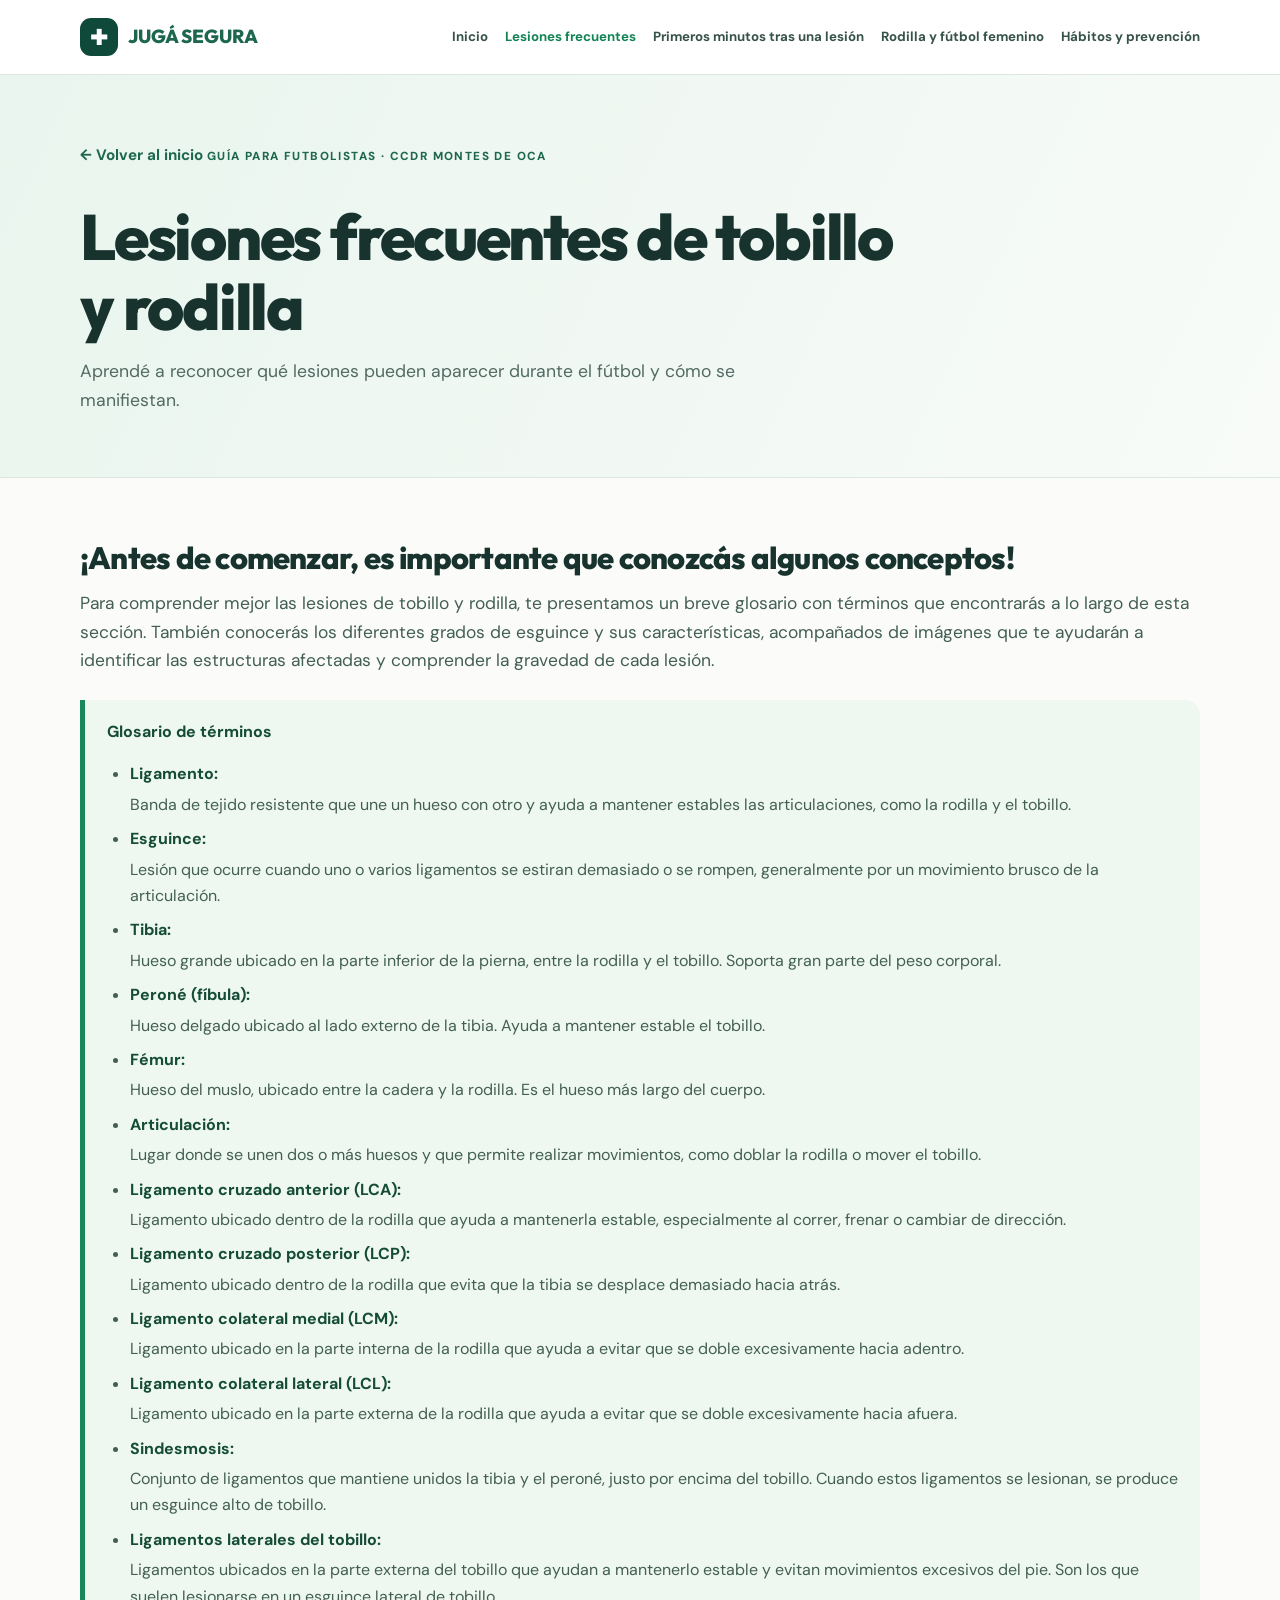
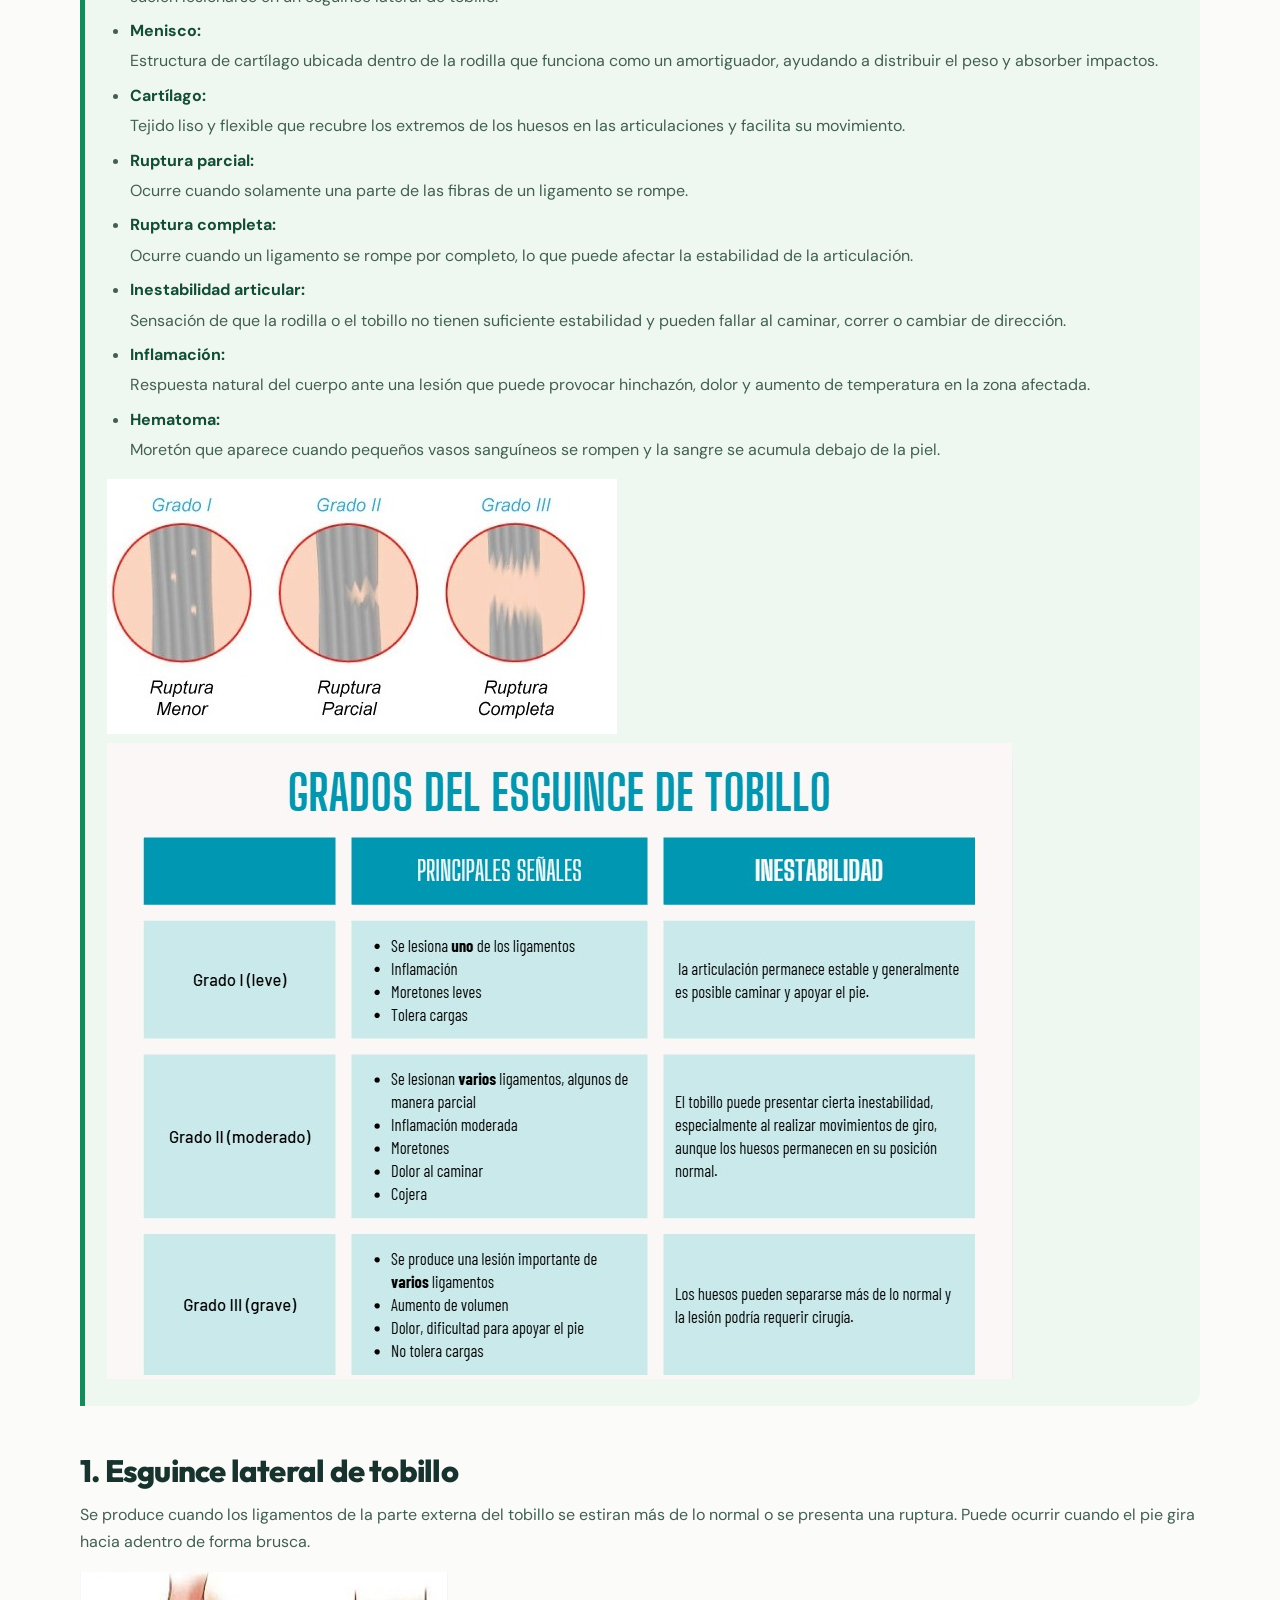
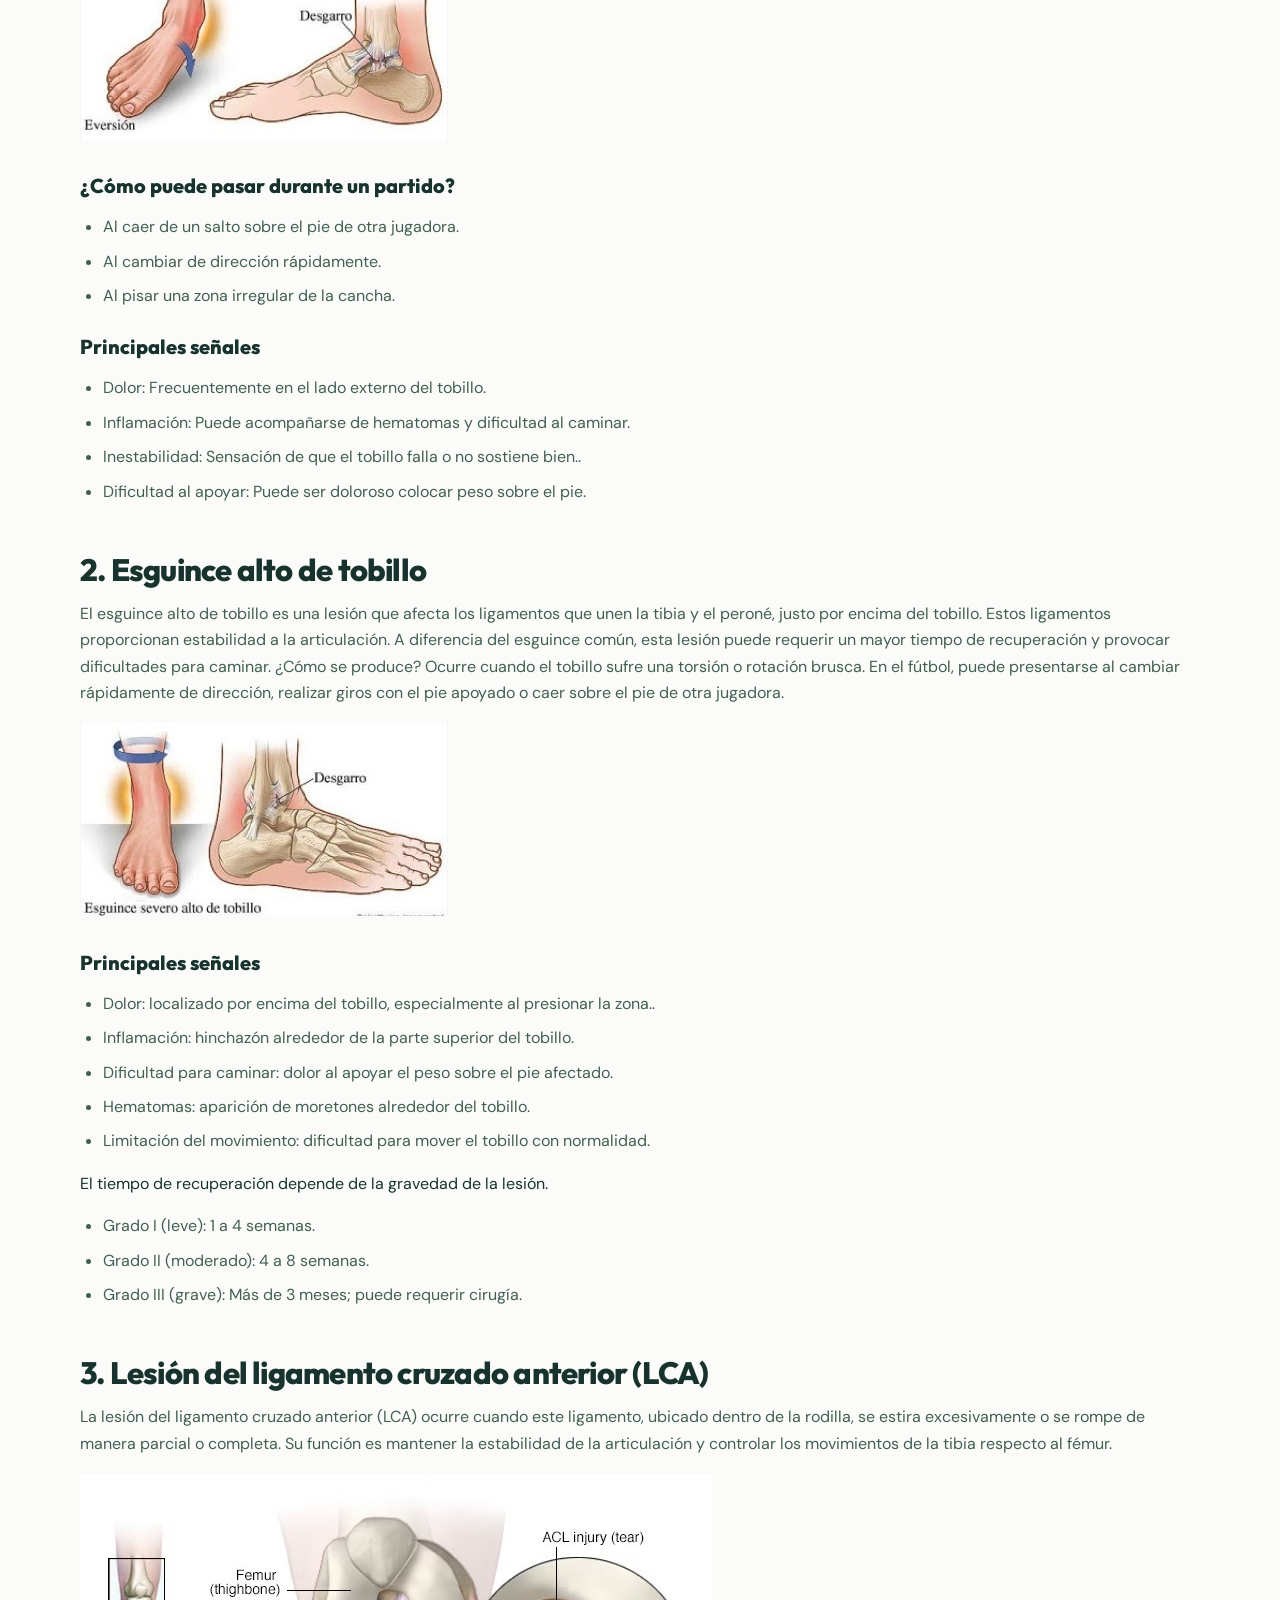
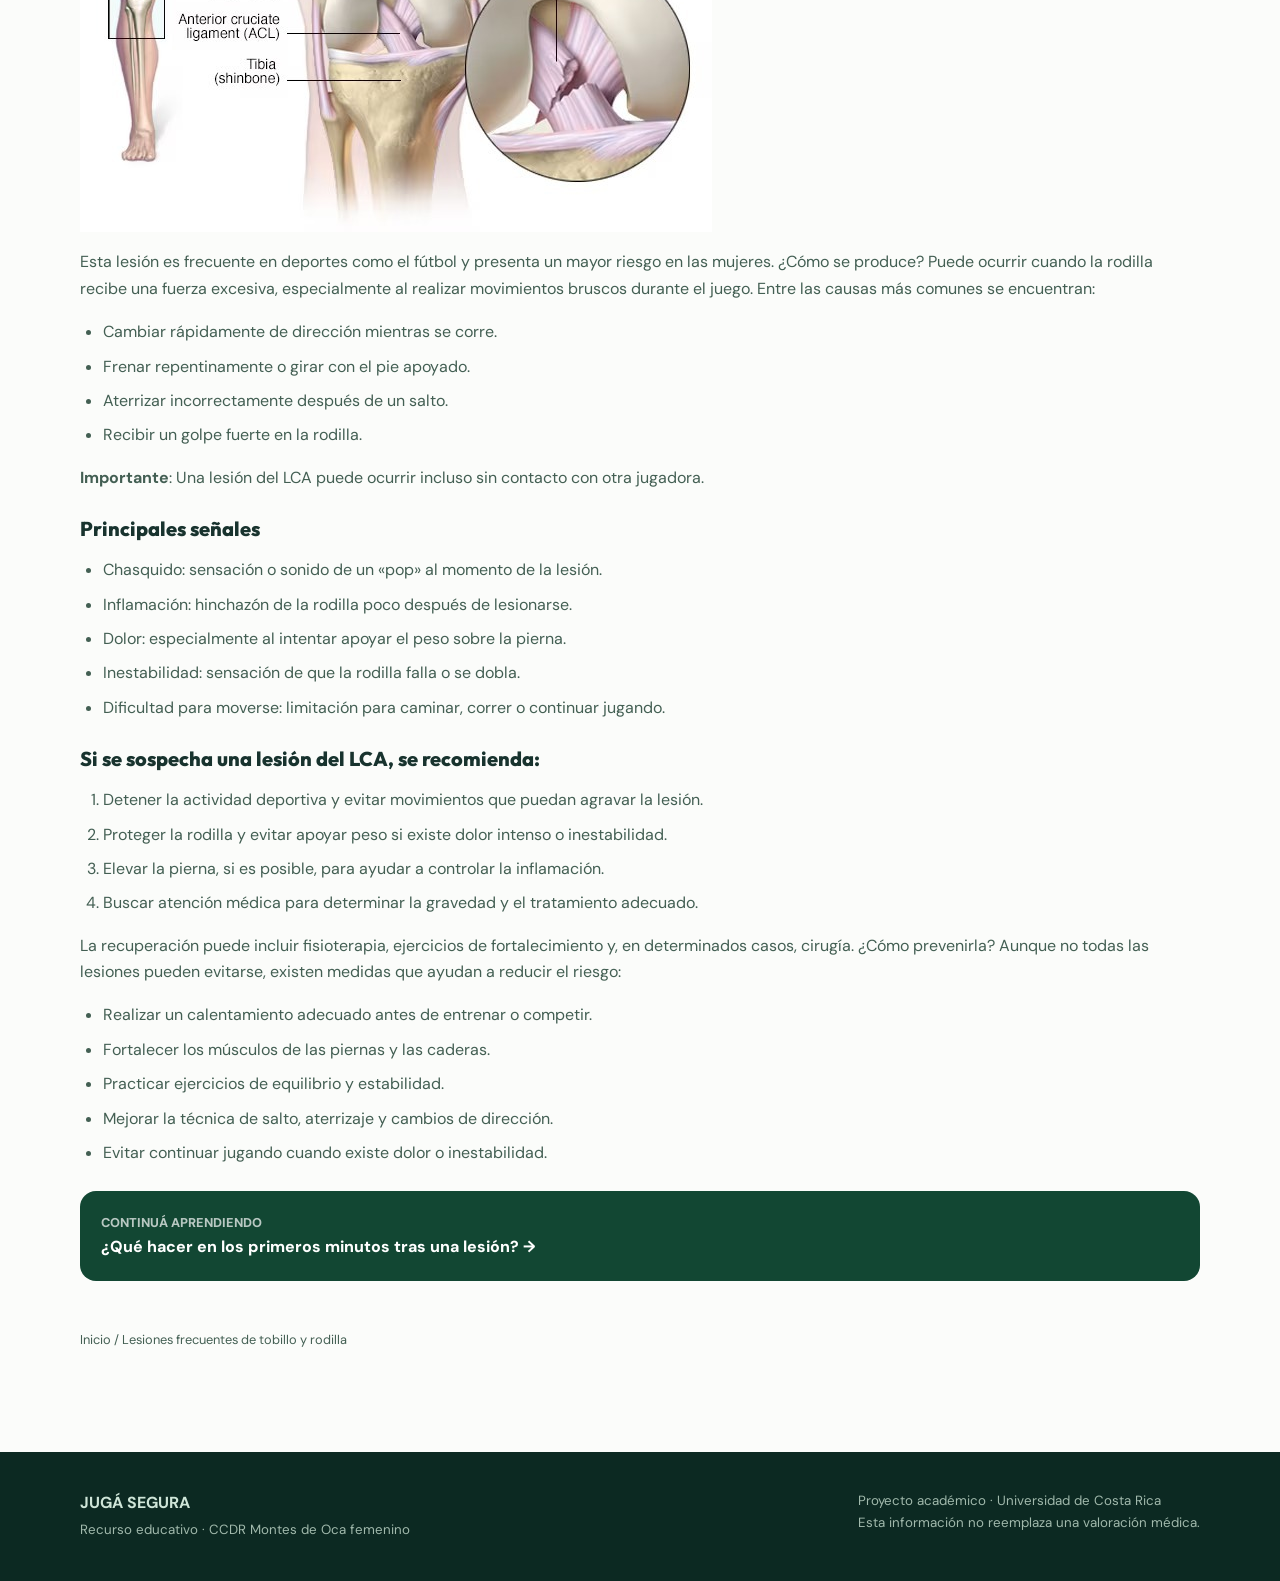
==== commit 5faa8812: "las rutas estaban mal" ====
--- a/lesiones.html
+++ b/lesiones.html
@@ -74,8 +74,8 @@
                 <li><strong>Inflamación:</strong> Respuesta natural del cuerpo ante una lesión que puede provocar hinchazón, dolor y aumento de temperatura en la zona afectada.</li>
                 <li><strong>Hematoma:</strong> Moretón que aparece cuando pequeños vasos sanguíneos se rompen y la sangre se acumula debajo de la piel.</li>
               </ul>
-              <img src="images/grado.jpg" alt="" class="emoji" aria-hidden="true" />
-              <img src="images/tabla.jpg" alt="" class="emoji" aria-hidden="true" />
+              <img src="grado.jpg" alt="" class="emoji" aria-hidden="true" />
+              <img src="tabla.jpg" alt="" class="emoji" aria-hidden="true" />
               
             </div>
           </section>
@@ -85,7 +85,7 @@
               Se produce cuando los ligamentos de la parte externa del tobillo se estiran más de lo
               normal o se presenta una ruptura. Puede ocurrir cuando el pie gira hacia adentro de forma brusca.
             </p>
-            <img src="images/esguinceL.jpg" alt="" class="emoji" aria-hidden="true" />
+            <img src="esguinceL.jpg" alt="" class="emoji" aria-hidden="true" />
             <h3>¿Cómo puede pasar durante un partido?</h3>
             <ul>
               <li>Al caer de un salto sobre el pie de otra jugadora.</li>
@@ -122,7 +122,7 @@
 Ocurre cuando el tobillo sufre una torsión o rotación brusca. En el fútbol, puede presentarse al cambiar rápidamente de dirección, realizar giros con el pie apoyado o caer sobre el pie de otra jugadora.
 
 <p> </p>
- <img src="images/esguinceA.jpg" alt="" class="emoji" aria-hidden="true" />
+ <img src="esguinceA.jpg" alt="" class="emoji" aria-hidden="true" />
 <h3>Principales señales</h3>
            
 <ul>
@@ -150,7 +150,7 @@
 Su función es mantener la estabilidad de la articulación y controlar los movimientos de la tibia respecto al fémur.
              
             </p>
-            <img src="images/esguinceC.jpg" alt="" class="emoji" aria-hidden="true" />
+            <img src="esguinceC.jpg" alt="" class="emoji" aria-hidden="true" />
             <P>Esta lesión es frecuente en deportes como el fútbol y presenta un mayor riesgo en las mujeres.
 ¿Cómo se produce?
 Puede ocurrir cuando la rodilla recibe una fuerza excesiva, especialmente al realizar movimientos bruscos durante el juego. Entre las causas más comunes se encuentran:</P>
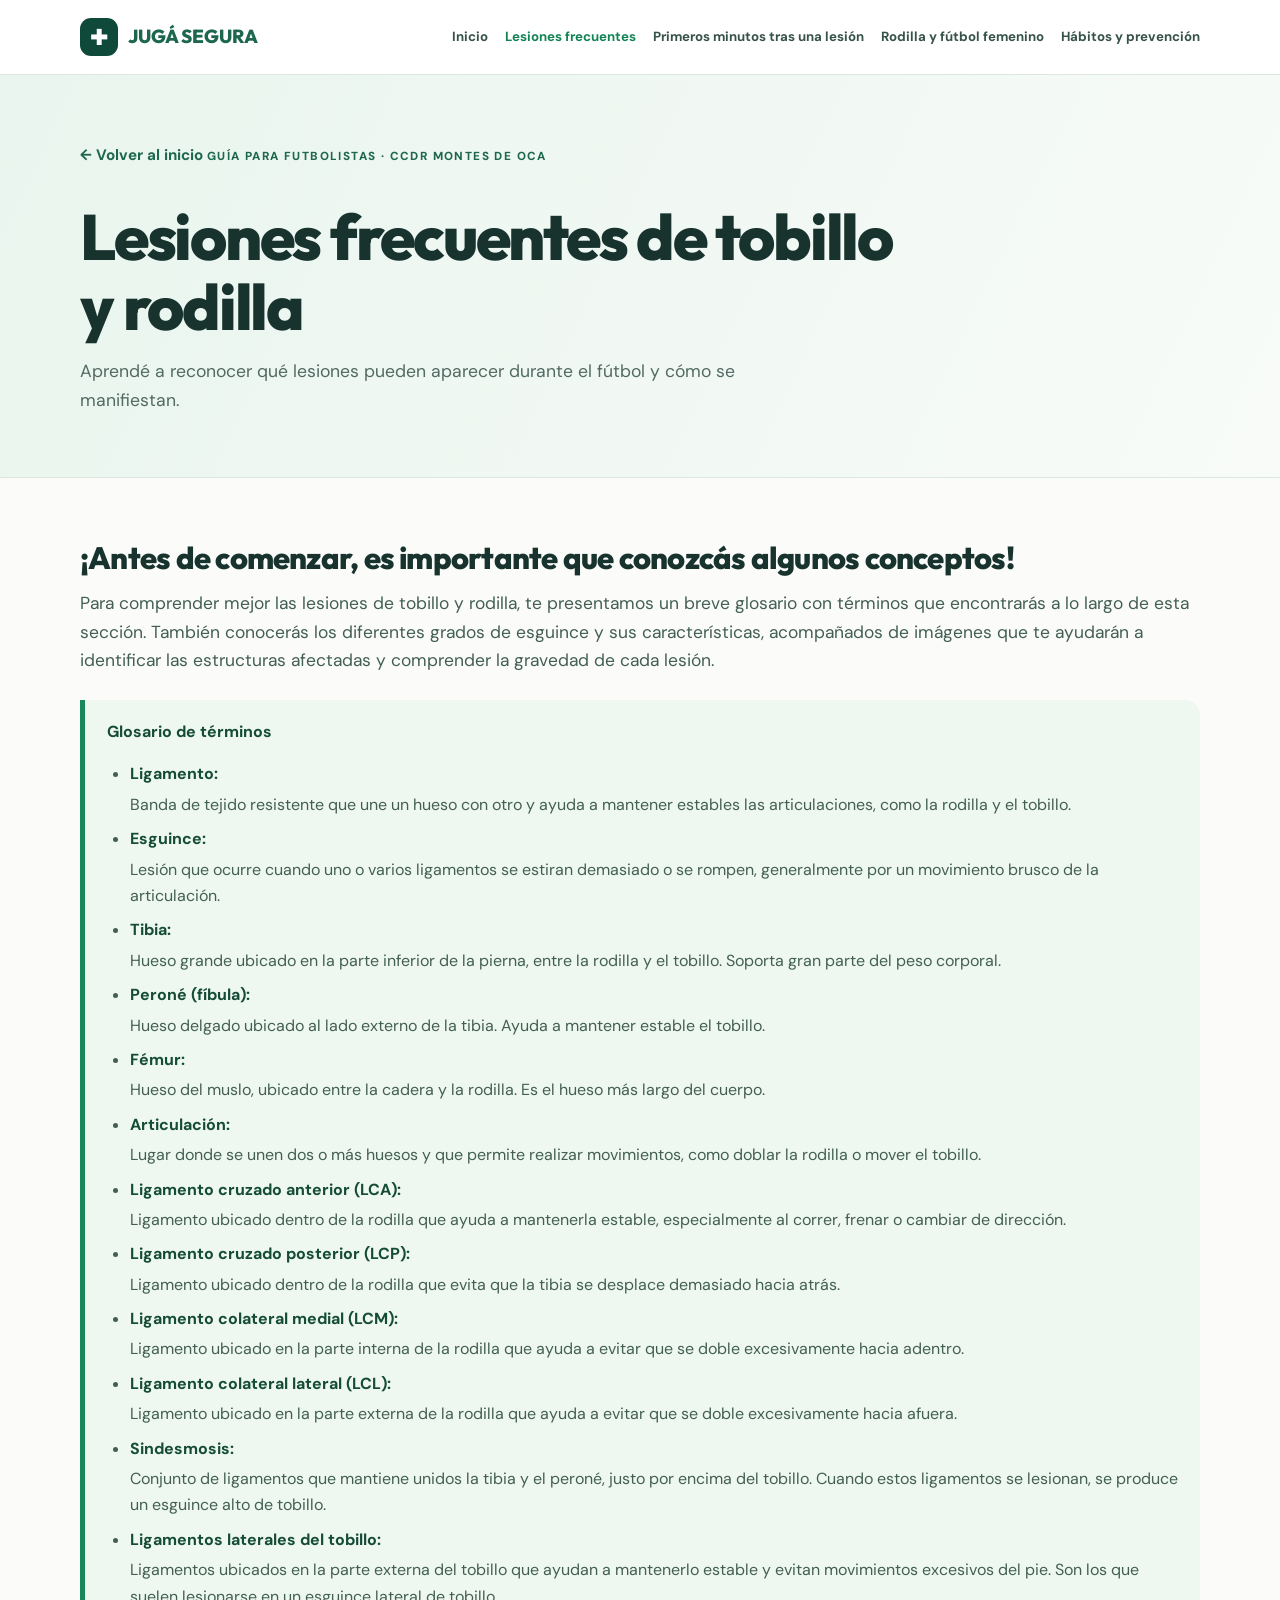
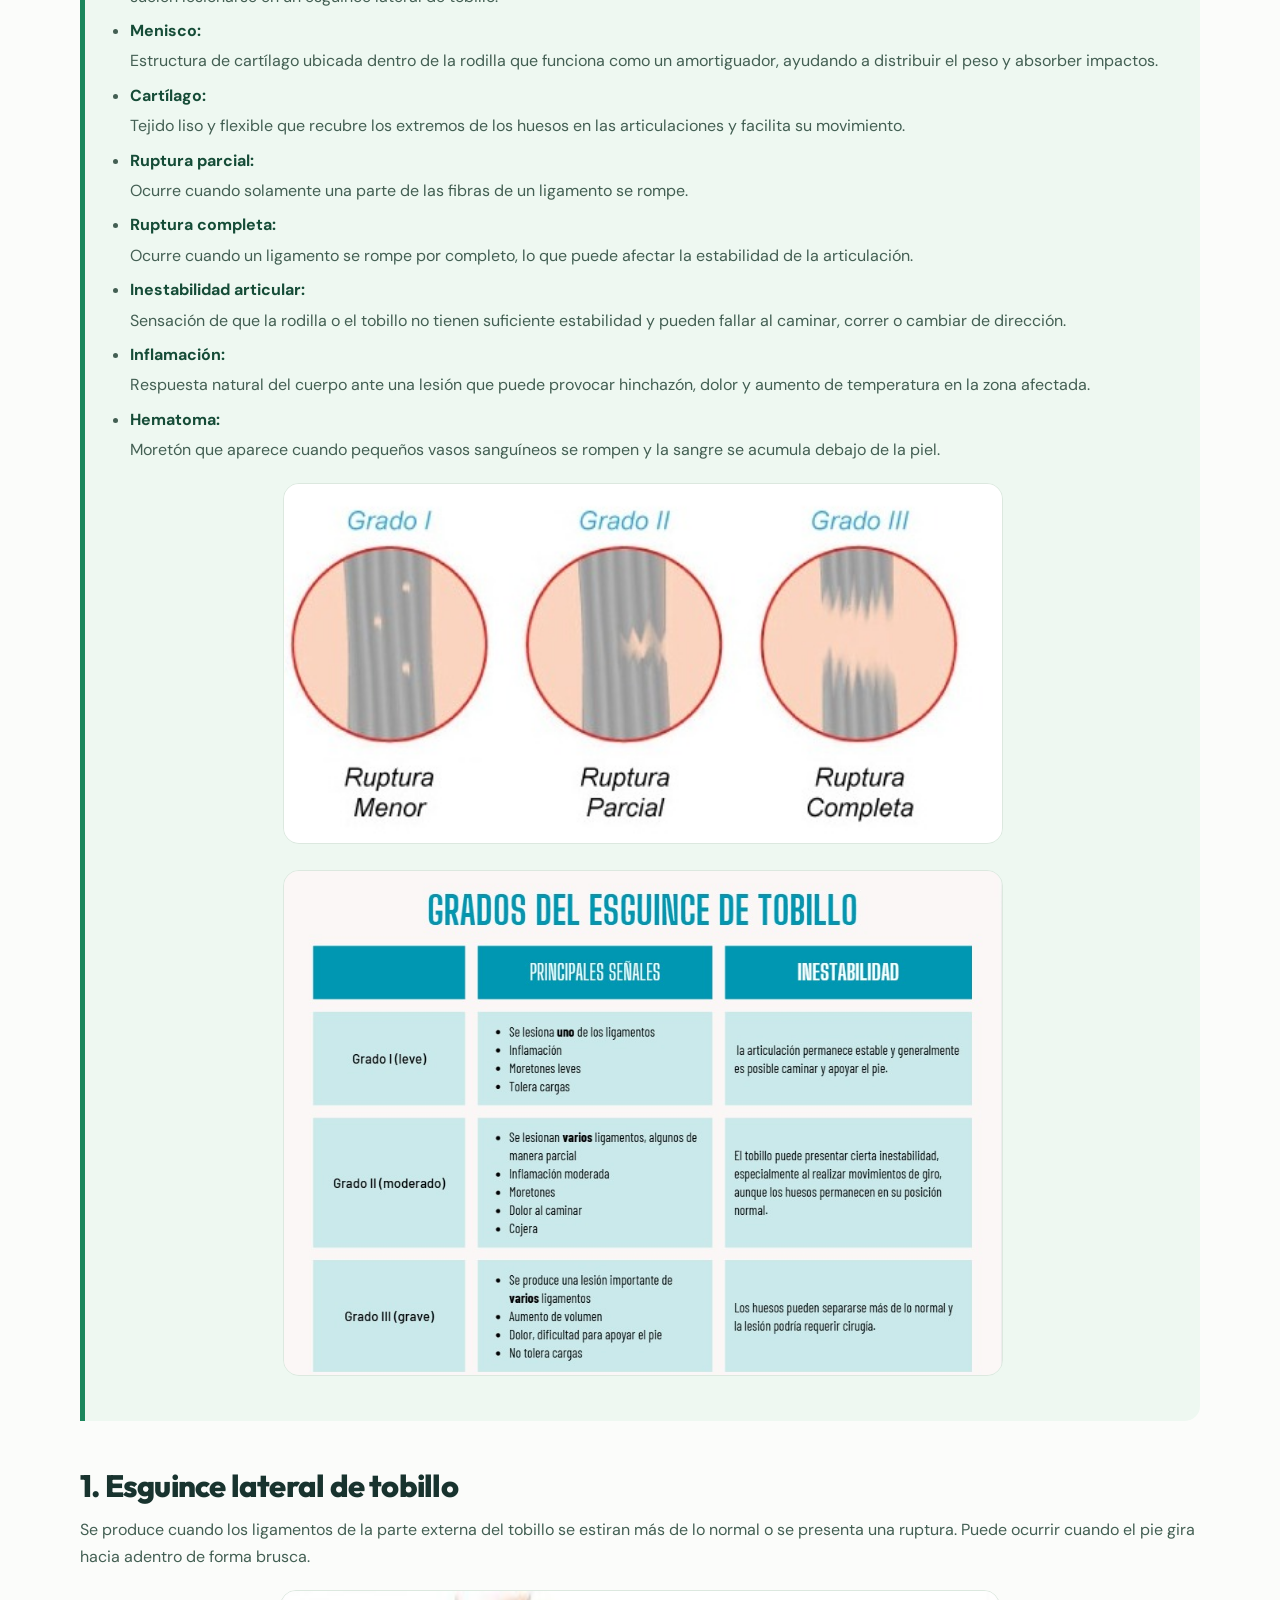
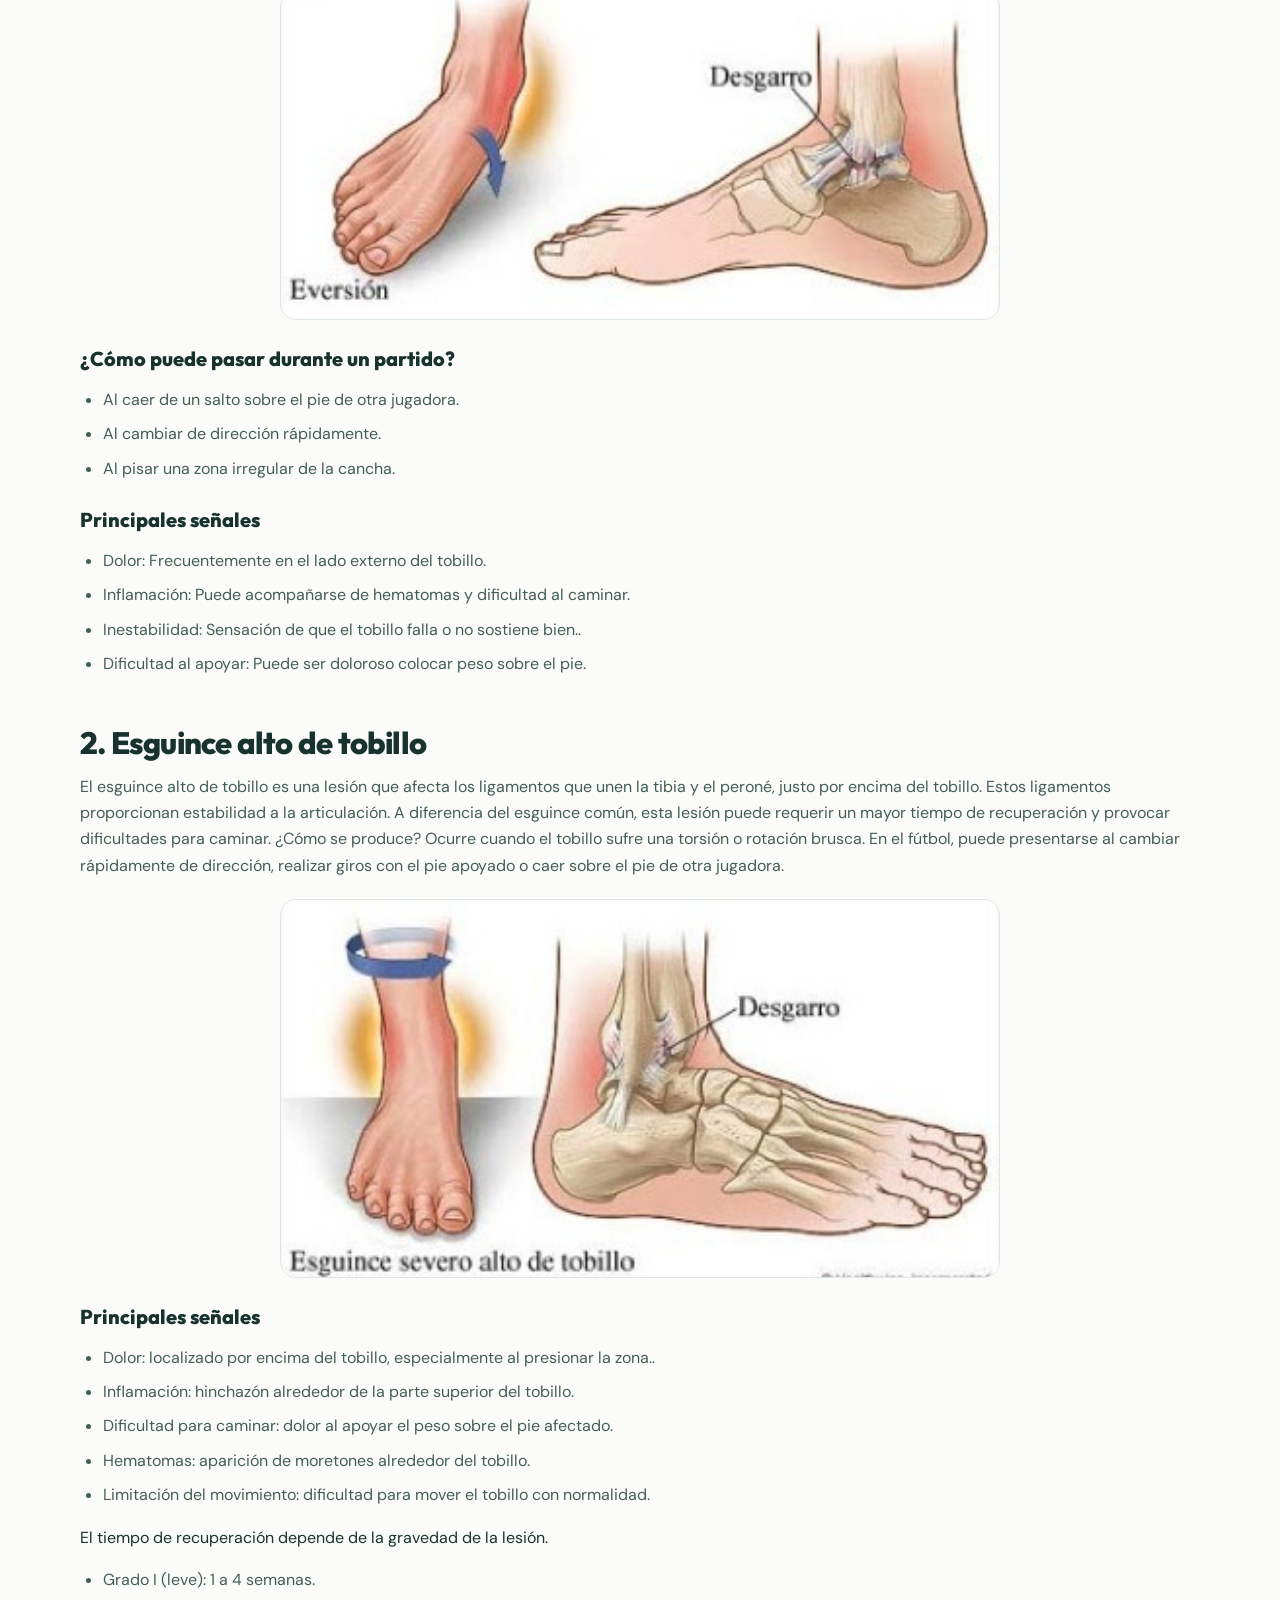
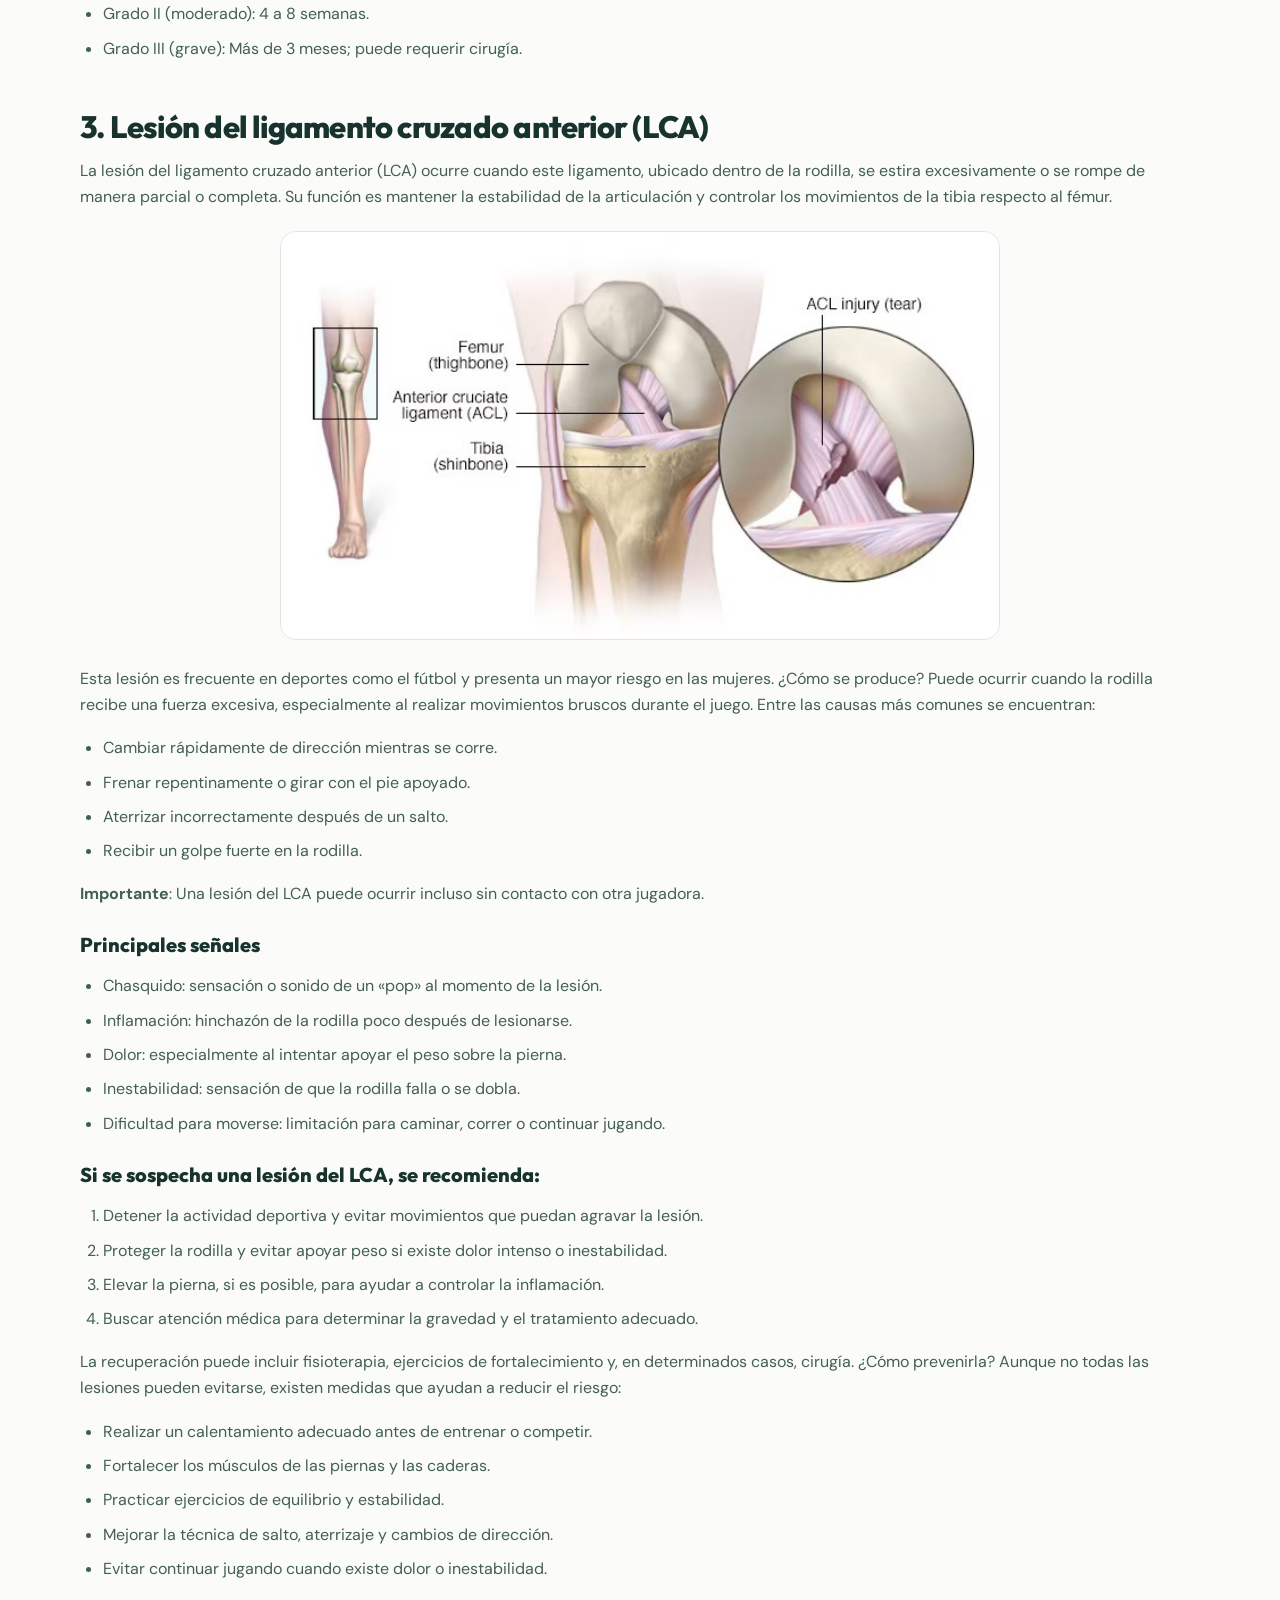
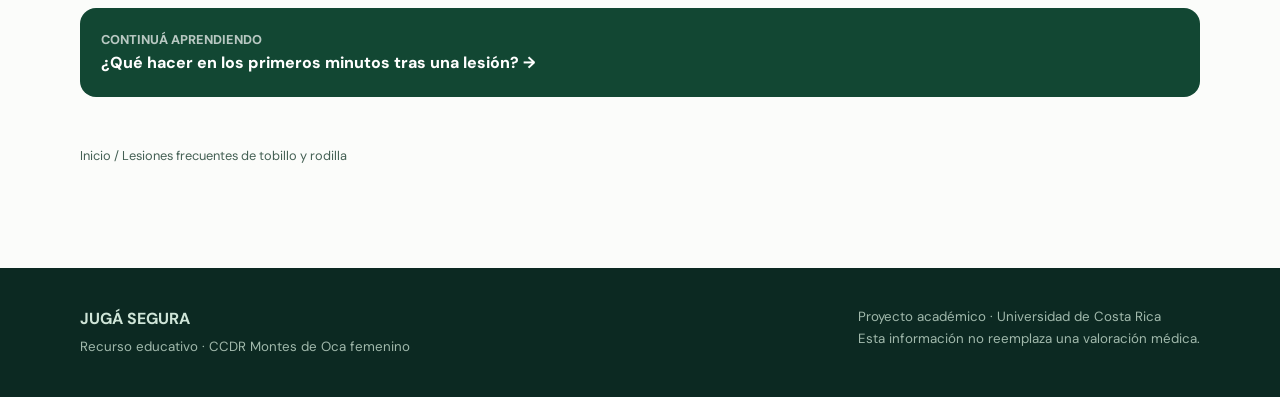
==== commit bec2673d: "imágenes en lesiones sin ajustar" ====
--- a/lesiones.html
+++ b/lesiones.html
@@ -74,8 +74,8 @@
                 <li><strong>Inflamación:</strong> Respuesta natural del cuerpo ante una lesión que puede provocar hinchazón, dolor y aumento de temperatura en la zona afectada.</li>
                 <li><strong>Hematoma:</strong> Moretón que aparece cuando pequeños vasos sanguíneos se rompen y la sangre se acumula debajo de la piel.</li>
               </ul>
-              <img src="grado.jpg" alt="" class="emoji" aria-hidden="true" />
-              <img src="tabla.jpg" alt="" class="emoji" aria-hidden="true" />
+              <img src="grado.jpg" alt="" class="metodo-img" aria-hidden="true" />
+              <img src="tabla.jpg" alt="" class="metodo-img" aria-hidden="true" />
               
             </div>
           </section>
@@ -85,7 +85,7 @@
               Se produce cuando los ligamentos de la parte externa del tobillo se estiran más de lo
               normal o se presenta una ruptura. Puede ocurrir cuando el pie gira hacia adentro de forma brusca.
             </p>
-            <img src="esguinceL.jpg" alt="" class="emoji" aria-hidden="true" />
+            <img src="esguinceL.jpg" alt="" class="metodo-img" aria-hidden="true" />
             <h3>¿Cómo puede pasar durante un partido?</h3>
             <ul>
               <li>Al caer de un salto sobre el pie de otra jugadora.</li>
@@ -122,7 +122,7 @@
 Ocurre cuando el tobillo sufre una torsión o rotación brusca. En el fútbol, puede presentarse al cambiar rápidamente de dirección, realizar giros con el pie apoyado o caer sobre el pie de otra jugadora.
 
 <p> </p>
- <img src="esguinceA.jpg" alt="" class="emoji" aria-hidden="true" />
+ <img src="esguinceA.jpg" alt="" class="metodo-img" aria-hidden="true" />
 <h3>Principales señales</h3>
            
 <ul>
@@ -150,7 +150,7 @@
 Su función es mantener la estabilidad de la articulación y controlar los movimientos de la tibia respecto al fémur.
              
             </p>
-            <img src="esguinceC.jpg" alt="" class="emoji" aria-hidden="true" />
+            <img src="esguinceC.jpg" alt="" class="metodo-img" aria-hidden="true" />
             <P>Esta lesión es frecuente en deportes como el fútbol y presenta un mayor riesgo en las mujeres.
 ¿Cómo se produce?
 Puede ocurrir cuando la rodilla recibe una fuerza excesiva, especialmente al realizar movimientos bruscos durante el juego. Entre las causas más comunes se encuentran:</P>
